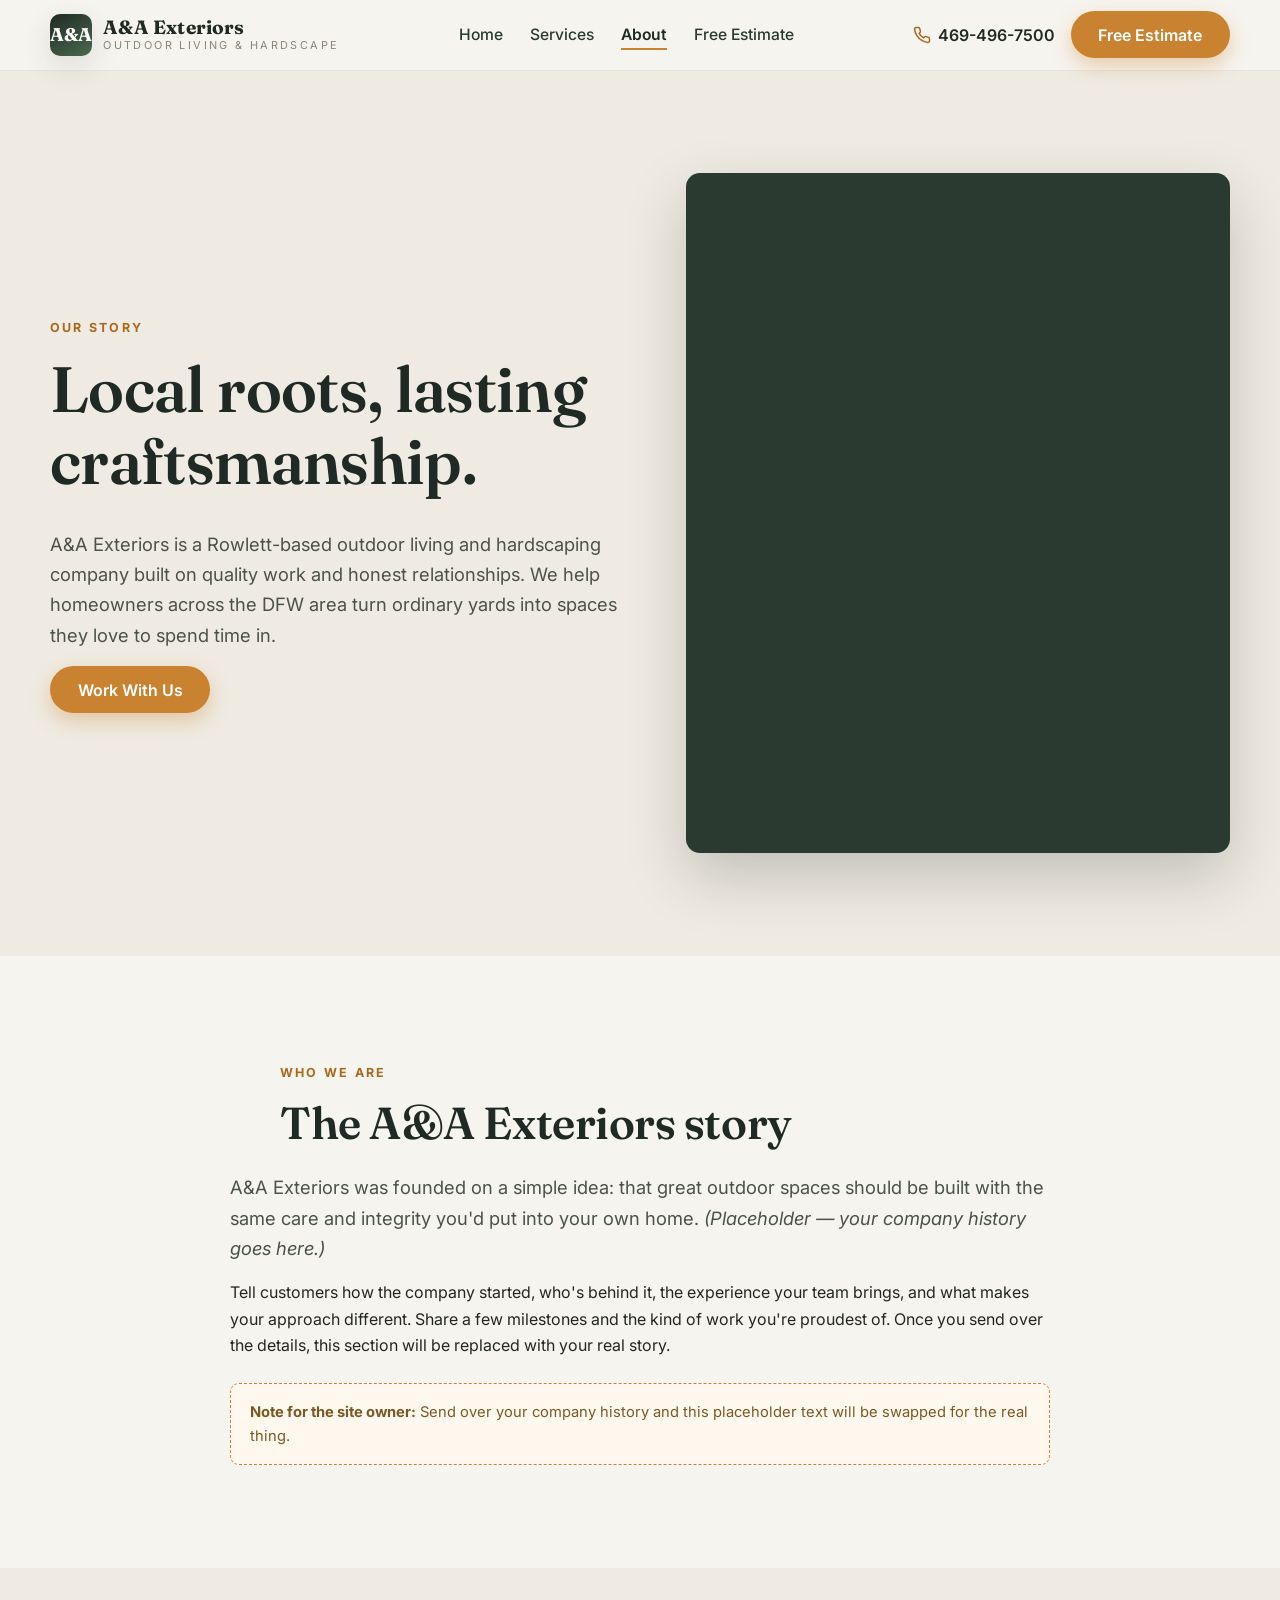
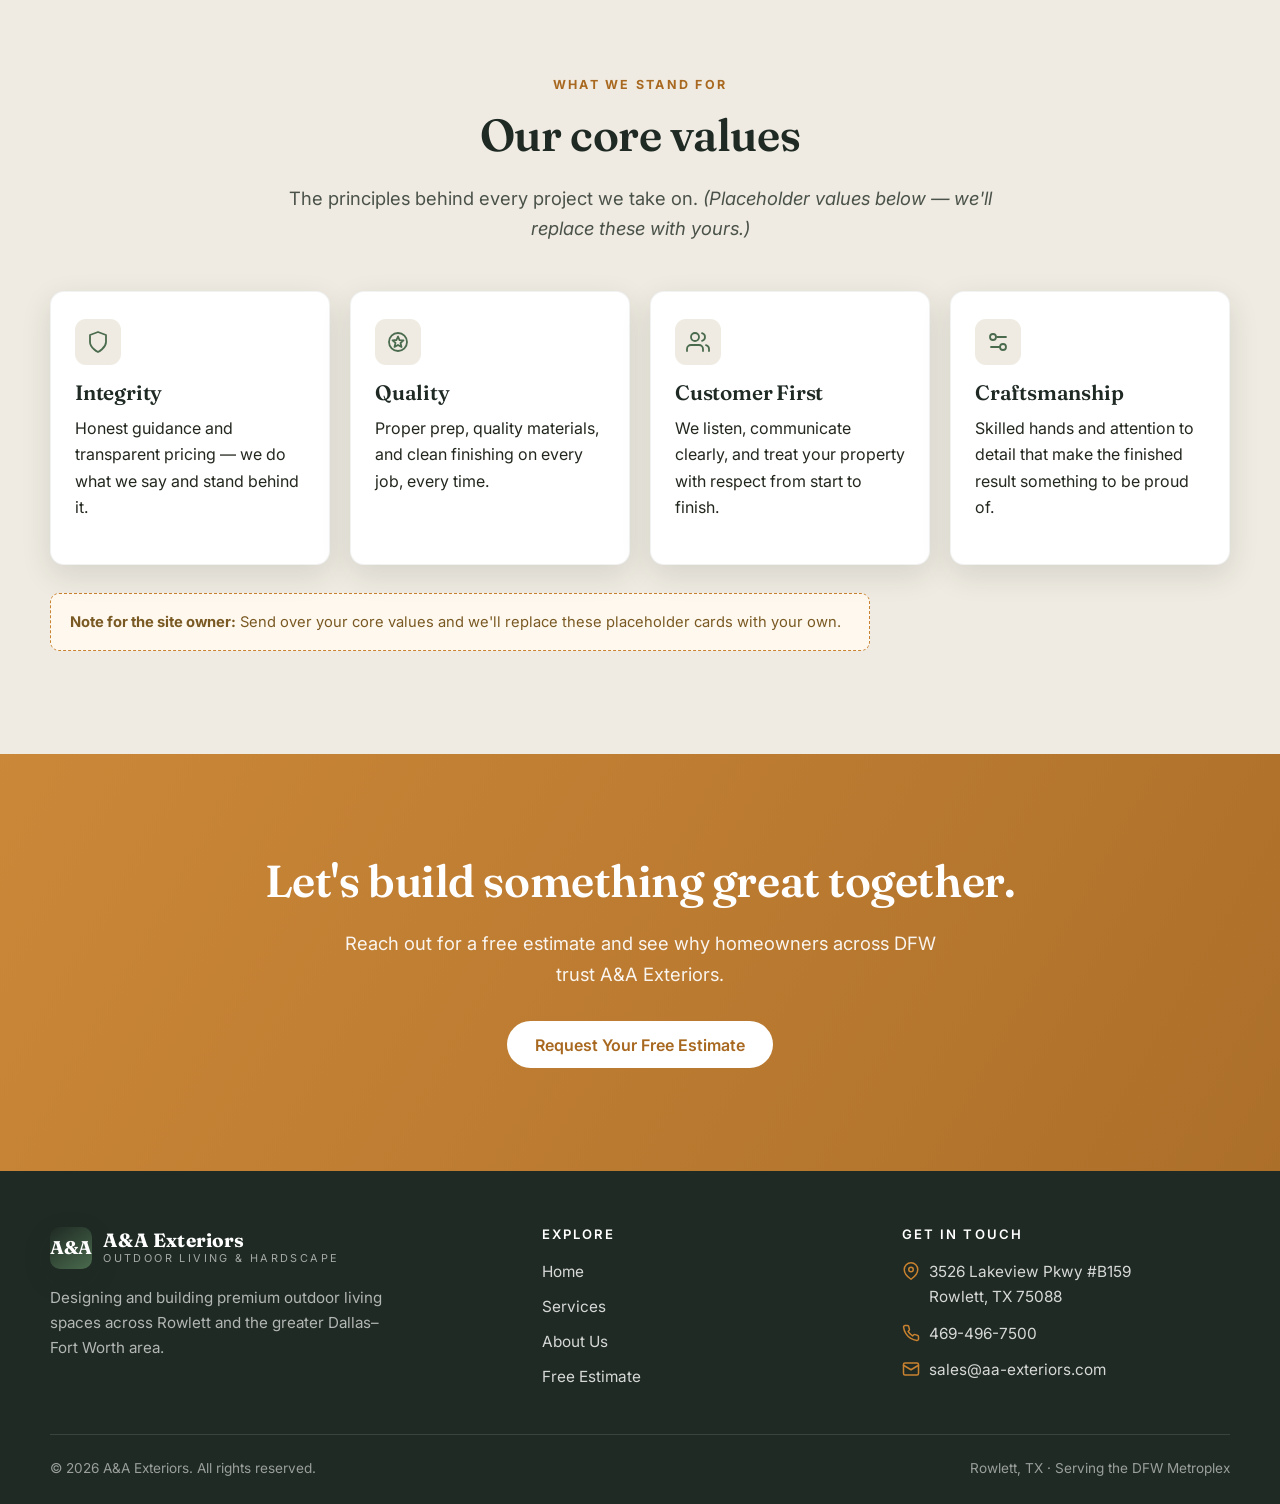
==== about.html @ 116ae3ad "Build A&A Exteriors website: home, services, about, and free-estimate pages Clean, responsive static" ====
<!DOCTYPE html>
<html lang="en">
<head>
  <meta charset="UTF-8" />
  <meta name="viewport" content="width=device-width, initial-scale=1.0" />
  <title>About Us | A&amp;A Exteriors — Rowlett, TX</title>
  <meta name="description" content="Learn about A&amp;A Exteriors — a local Rowlett, TX outdoor living and hardscaping company. Our story, our values, and our commitment to quality craftsmanship." />
  <meta name="theme-color" content="#1f2a24" />
  <link rel="preconnect" href="https://fonts.googleapis.com" />
  <link rel="preconnect" href="https://fonts.gstatic.com" crossorigin />
  <link href="https://fonts.googleapis.com/css2?family=Fraunces:opsz,wght@9..144,500;9..144,600;9..144,700&family=Inter:wght@400;500;600;700&display=swap" rel="stylesheet" />
  <link rel="icon" type="image/svg+xml" href="favicon.svg" />
  <link rel="stylesheet" href="css/styles.css" />
</head>
<body>

  <!-- ===================== HEADER ===================== -->
  <header class="site-header">
    <div class="container nav">
      <a class="brand" href="index.html" aria-label="A&amp;A Exteriors home">
        <span class="brand__mark">A&amp;A</span>
        <span class="brand__name"><b>A&amp;A Exteriors</b><span>Outdoor Living &amp; Hardscape</span></span>
      </a>
      <button class="nav__toggle" aria-label="Toggle menu" aria-controls="navLinks" aria-expanded="false">
        <svg viewBox="0 0 24 24" fill="none" stroke="currentColor" stroke-width="2" stroke-linecap="round"><line x1="3" y1="6" x2="21" y2="6"/><line x1="3" y1="12" x2="21" y2="12"/><line x1="3" y1="18" x2="21" y2="18"/></svg>
      </button>
      <ul class="nav__links" id="navLinks">
        <li><a href="index.html">Home</a></li>
        <li><a href="services.html">Services</a></li>
        <li><a href="about.html">About</a></li>
        <li><a href="estimate.html">Free Estimate</a></li>
      </ul>
      <div class="nav__cta">
        <a class="nav__phone" href="tel:+14694967500">
          <svg width="18" height="18" viewBox="0 0 24 24" fill="none" stroke="currentColor" stroke-width="2" stroke-linecap="round" stroke-linejoin="round"><path d="M22 16.92v3a2 2 0 0 1-2.18 2 19.79 19.79 0 0 1-8.63-3.07 19.5 19.5 0 0 1-6-6 19.79 19.79 0 0 1-3.07-8.67A2 2 0 0 1 4.11 2h3a2 2 0 0 1 2 1.72c.13.96.36 1.9.7 2.81a2 2 0 0 1-.45 2.11L8.09 9.91a16 16 0 0 0 6 6l1.27-1.27a2 2 0 0 1 2.11-.45c.9.34 1.85.57 2.81.7A2 2 0 0 1 22 16.92z"/></svg>
          469-496-7500
        </a>
        <a class="btn btn--primary" href="estimate.html">Free Estimate</a>
      </div>
    </div>
  </header>

  <!-- ===================== ABOUT HERO ===================== -->
  <section class="section about-hero">
    <div class="container split">
      <div class="reveal">
        <span class="eyebrow">Our Story</span>
        <h1>Local roots, lasting craftsmanship.</h1>
        <p class="lead">A&amp;A Exteriors is a Rowlett-based outdoor living and hardscaping company built on quality work and honest relationships. We help homeowners across the DFW area turn ordinary yards into spaces they love to spend time in.</p>
        <a class="btn btn--primary" href="estimate.html">Work With Us</a>
      </div>
      <div class="split__media reveal" style="background-image:url('images/about-team.jpg')"></div>
    </div>
  </section>

  <!-- ===================== COMPANY HISTORY ===================== -->
  <section class="section">
    <div class="container" style="max-width:820px;">
      <div class="section-head reveal" style="margin-bottom:1.5rem;">
        <span class="eyebrow">Who We Are</span>
        <h2>The A&amp;A Exteriors story</h2>
      </div>

      <!-- TODO: Replace the placeholder paragraphs below with the real company history you'll provide. -->
      <div class="reveal">
        <p class="lead" style="max-width:none;">A&amp;A Exteriors was founded on a simple idea: that great outdoor spaces should be built with the same care and integrity you'd put into your own home. <em>(Placeholder — your company history goes here.)</em></p>
        <p>Tell customers how the company started, who's behind it, the experience your team brings, and what makes your approach different. Share a few milestones and the kind of work you're proudest of. Once you send over the details, this section will be replaced with your real story.</p>
      </div>

      <div class="note reveal" style="margin-top:1.5rem;">
        <strong>Note for the site owner:</strong> Send over your company history and this placeholder text will be swapped for the real thing.
      </div>
    </div>
  </section>

  <!-- ===================== CORE VALUES ===================== -->
  <section class="section" style="background:var(--cream-2);">
    <div class="container">
      <div class="section-head center reveal">
        <span class="eyebrow">What We Stand For</span>
        <h2>Our core values</h2>
        <p class="lead" style="margin-inline:auto;">The principles behind every project we take on. <em>(Placeholder values below — we'll replace these with yours.)</em></p>
      </div>

      <!-- TODO: Replace the four value cards with the real core values you'll provide. -->
      <div class="values-grid">
        <div class="value-card reveal">
          <div class="value-card__icon"><svg viewBox="0 0 24 24" fill="none" stroke="currentColor" stroke-width="1.8" stroke-linecap="round" stroke-linejoin="round"><path d="M12 22s8-4 8-10V5l-8-3-8 3v7c0 6 8 10 8 10z"/></svg></div>
          <h3>Integrity</h3>
          <p>Honest guidance and transparent pricing — we do what we say and stand behind it.</p>
        </div>
        <div class="value-card reveal">
          <div class="value-card__icon"><svg viewBox="0 0 24 24" fill="none" stroke="currentColor" stroke-width="1.8" stroke-linecap="round" stroke-linejoin="round"><path d="m12 15 3.5 2-1-4 3-2.6-4-.3L12 6.5 10.5 10l-4 .3 3 2.6-1 4z"/><circle cx="12" cy="12" r="9"/></svg></div>
          <h3>Quality</h3>
          <p>Proper prep, quality materials, and clean finishing on every job, every time.</p>
        </div>
        <div class="value-card reveal">
          <div class="value-card__icon"><svg viewBox="0 0 24 24" fill="none" stroke="currentColor" stroke-width="1.8" stroke-linecap="round" stroke-linejoin="round"><path d="M17 21v-2a4 4 0 0 0-4-4H5a4 4 0 0 0-4 4v2"/><circle cx="9" cy="7" r="4"/><path d="M23 21v-2a4 4 0 0 0-3-3.87"/><path d="M16 3.13a4 4 0 0 1 0 7.75"/></svg></div>
          <h3>Customer First</h3>
          <p>We listen, communicate clearly, and treat your property with respect from start to finish.</p>
        </div>
        <div class="value-card reveal">
          <div class="value-card__icon"><svg viewBox="0 0 24 24" fill="none" stroke="currentColor" stroke-width="1.8" stroke-linecap="round" stroke-linejoin="round"><path d="M20 7h-9M14 17H5"/><circle cx="17" cy="17" r="3"/><circle cx="7" cy="7" r="3"/></svg></div>
          <h3>Craftsmanship</h3>
          <p>Skilled hands and attention to detail that make the finished result something to be proud of.</p>
        </div>
      </div>

      <div class="note reveal" style="margin-top:1.75rem;max-width:820px;">
        <strong>Note for the site owner:</strong> Send over your core values and we'll replace these placeholder cards with your own.
      </div>
    </div>
  </section>

  <!-- ===================== CTA BAND ===================== -->
  <section class="section cta-band">
    <div class="container">
      <h2 class="reveal">Let's build something great together.</h2>
      <p class="reveal">Reach out for a free estimate and see why homeowners across DFW trust A&amp;A Exteriors.</p>
      <a class="btn btn--light reveal" href="estimate.html">Request Your Free Estimate</a>
    </div>
  </section>

  <!-- ===================== FOOTER ===================== -->
  <footer class="site-footer">
    <div class="container">
      <div class="footer-grid">
        <div class="footer-brand">
          <div class="brand">
            <span class="brand__mark">A&amp;A</span>
            <span class="brand__name"><b>A&amp;A Exteriors</b><span>Outdoor Living &amp; Hardscape</span></span>
          </div>
          <p>Designing and building premium outdoor living spaces across Rowlett and the greater Dallas–Fort Worth area.</p>
        </div>
        <div>
          <h4>Explore</h4>
          <ul class="footer-links">
            <li><a href="index.html">Home</a></li>
            <li><a href="services.html">Services</a></li>
            <li><a href="about.html">About Us</a></li>
            <li><a href="estimate.html">Free Estimate</a></li>
          </ul>
        </div>
        <div>
          <h4>Get In Touch</h4>
          <ul class="footer-contact">
            <li><svg viewBox="0 0 24 24" fill="none" stroke="currentColor" stroke-width="2" stroke-linecap="round" stroke-linejoin="round"><path d="M21 10c0 7-9 13-9 13s-9-6-9-13a9 9 0 0 1 18 0z"/><circle cx="12" cy="10" r="3"/></svg><span>3526 Lakeview Pkwy #B159<br/>Rowlett, TX 75088</span></li>
            <li><svg viewBox="0 0 24 24" fill="none" stroke="currentColor" stroke-width="2" stroke-linecap="round" stroke-linejoin="round"><path d="M22 16.92v3a2 2 0 0 1-2.18 2 19.79 19.79 0 0 1-8.63-3.07 19.5 19.5 0 0 1-6-6 19.79 19.79 0 0 1-3.07-8.67A2 2 0 0 1 4.11 2h3a2 2 0 0 1 2 1.72c.13.96.36 1.9.7 2.81a2 2 0 0 1-.45 2.11L8.09 9.91a16 16 0 0 0 6 6l1.27-1.27a2 2 0 0 1 2.11-.45c.9.34 1.85.57 2.81.7A2 2 0 0 1 22 16.92z"/></svg><a href="tel:+14694967500">469-496-7500</a></li>
            <li><svg viewBox="0 0 24 24" fill="none" stroke="currentColor" stroke-width="2" stroke-linecap="round" stroke-linejoin="round"><rect x="2" y="4" width="20" height="16" rx="2"/><path d="m22 7-10 6L2 7"/></svg><a href="mailto:sales@aa-exteriors.com">sales@aa-exteriors.com</a></li>
          </ul>
        </div>
      </div>
      <div class="footer-bottom">
        <span>&copy; <span data-year>2026</span> A&amp;A Exteriors. All rights reserved.</span>
        <span>Rowlett, TX &middot; Serving the DFW Metroplex</span>
      </div>
    </div>
  </footer>

  <script src="js/main.js"></script>
</body>
</html>
---- css/styles.css ----
/* ==========================================================================
   A&A Exteriors — Global Stylesheet
   Palette: deep forest/charcoal + warm amber (fire/lighting glow) + stone
   Fonts: Fraunces (display) / Inter (body)
   ========================================================================== */

:root {
  --forest:      #1f2a24;   /* deep charcoal-green (headers, footer)   */
  --forest-2:    #2b3a31;
  --green:       #4a6b4d;   /* natural secondary                       */
  --amber:       #c9822f;   /* warm accent — lighting / fire pit glow  */
  --amber-dark:  #a8681f;
  --stone:       #8a8578;   /* muted stone gray                        */
  --cream:       #f6f4ef;   /* warm off-white background                */
  --cream-2:     #efebe2;
  --ink:         #23281f;   /* body text                               */
  --white:       #ffffff;
  --radius:      14px;
  --radius-sm:   9px;
  --shadow:      0 10px 30px rgba(31, 42, 36, 0.12);
  --shadow-lg:   0 24px 60px rgba(31, 42, 36, 0.22);
  --maxw:        1180px;
  --ease:        cubic-bezier(0.22, 1, 0.36, 1);
}

/* ----- Reset ------------------------------------------------------------- */
*, *::before, *::after { box-sizing: border-box; }
html { scroll-behavior: smooth; -webkit-text-size-adjust: 100%; }
body {
  margin: 0;
  font-family: "Inter", system-ui, -apple-system, Segoe UI, Roboto, sans-serif;
  color: var(--ink);
  background: var(--cream);
  line-height: 1.65;
  -webkit-font-smoothing: antialiased;
}
img { max-width: 100%; display: block; }
a { color: inherit; text-decoration: none; }
h1, h2, h3, h4 {
  font-family: "Fraunces", Georgia, "Times New Roman", serif;
  font-weight: 600;
  line-height: 1.12;
  color: var(--forest);
  margin: 0 0 .5em;
  letter-spacing: -0.01em;
}
h1 { font-size: clamp(2.4rem, 5.5vw, 4rem); }
h2 { font-size: clamp(1.9rem, 3.6vw, 2.8rem); }
h3 { font-size: 1.3rem; }
p  { margin: 0 0 1rem; }

/* ----- Layout helpers ---------------------------------------------------- */
.container { width: min(100% - 2.5rem, var(--maxw)); margin-inline: auto; }
.section   { padding: clamp(3.5rem, 8vw, 6.5rem) 0; }
.section--tight { padding: clamp(2.5rem, 5vw, 4rem) 0; }
.center { text-align: center; }
.eyebrow {
  display: inline-block;
  font-family: "Inter", sans-serif;
  font-weight: 700;
  font-size: .78rem;
  letter-spacing: .18em;
  text-transform: uppercase;
  color: var(--amber-dark);
  margin-bottom: .9rem;
}
.lead { font-size: 1.15rem; color: #4a5249; max-width: 60ch; }
.section-head { max-width: 720px; margin: 0 auto 3rem; }
.section-head.center { text-align: center; }

/* ----- Buttons ----------------------------------------------------------- */
.btn {
  display: inline-flex; align-items: center; gap: .55rem;
  font-weight: 600; font-size: 1rem;
  padding: .85rem 1.6rem; border-radius: 100px;
  border: 2px solid transparent; cursor: pointer;
  transition: transform .2s var(--ease), box-shadow .2s var(--ease), background .2s;
  line-height: 1;
}
.btn:active { transform: translateY(1px); }
.btn--primary { background: var(--amber); color: #fff; box-shadow: 0 8px 20px rgba(201,130,47,.35); }
.btn--primary:hover { background: var(--amber-dark); transform: translateY(-2px); box-shadow: 0 12px 26px rgba(201,130,47,.42); }
.btn--ghost { background: transparent; color: var(--forest); border-color: rgba(31,42,36,.25); }
.btn--ghost:hover { border-color: var(--forest); transform: translateY(-2px); }
.btn--light { background: #fff; color: var(--forest); }
.btn--light:hover { transform: translateY(-2px); box-shadow: var(--shadow); }
.btn--onDark { border-color: rgba(255,255,255,.4); color:#fff; }
.btn--onDark:hover { background: rgba(255,255,255,.12); border-color:#fff; }

/* ==========================================================================
   Header / Navigation
   ========================================================================== */
.site-header {
  position: sticky; top: 0; z-index: 50;
  background: rgba(246,244,239,.86);
  backdrop-filter: saturate(160%) blur(12px);
  border-bottom: 1px solid rgba(31,42,36,.08);
}
.nav { display: flex; align-items: center; justify-content: space-between; gap: 1rem; padding: .7rem 0; }
.brand { display: flex; align-items: center; gap: .7rem; }
.brand__mark {
  width: 42px; height: 42px; border-radius: 10px;
  display: grid; place-items: center;
  background: linear-gradient(145deg, var(--forest), var(--green));
  color: #fff; font-family: "Fraunces", serif; font-weight: 700; font-size: 1.15rem;
  box-shadow: var(--shadow);
}
.brand__name { display: flex; flex-direction: column; line-height: 1; }
.brand__name b { font-family: "Fraunces", serif; font-size: 1.2rem; color: var(--forest); letter-spacing:.01em; }
.brand__name span { font-size: .68rem; letter-spacing: .22em; text-transform: uppercase; color: var(--stone); margin-top: 3px; }

.nav__links { display: flex; align-items: center; gap: 1.7rem; list-style: none; margin: 0; padding: 0; }
.nav__links a { font-weight: 500; font-size: .98rem; color: var(--forest-2); position: relative; padding: .2rem 0; }
.nav__links a::after {
  content:""; position:absolute; left:0; bottom:-2px; height:2px; width:0;
  background: var(--amber); transition: width .25s var(--ease);
}
.nav__links a:hover::after, .nav__links a.is-active::after { width:100%; }
.nav__links a.is-active { color: var(--forest); font-weight: 600; }

.nav__cta { display: flex; align-items: center; gap: 1rem; }
.nav__phone { display:flex; align-items:center; gap:.4rem; font-weight:600; color:var(--forest); white-space:nowrap; }
.nav__phone svg { color: var(--amber-dark); }

.nav__toggle {
  display: none; background: none; border: 0; cursor: pointer;
  width: 44px; height: 44px; border-radius: 10px; color: var(--forest);
}
.nav__toggle svg { width: 26px; height: 26px; }

@media (max-width: 900px) {
  .nav__toggle { display: grid; place-items: center; }
  .nav__links {
    position: absolute; inset: 100% 0 auto 0;
    flex-direction: column; align-items: flex-start; gap: 0;
    background: var(--cream); border-bottom: 1px solid rgba(31,42,36,.1);
    padding: .5rem 1.25rem 1.25rem; box-shadow: var(--shadow);
    max-height: 0; overflow: hidden; transition: max-height .3s var(--ease), padding .3s;
    padding-top: 0; padding-bottom: 0;
  }
  .nav__links.open { max-height: 340px; padding-top: .5rem; padding-bottom: 1.25rem; }
  .nav__links li { width: 100%; }
  .nav__links a { display: block; width: 100%; padding: .8rem 0; border-bottom: 1px solid rgba(31,42,36,.06); }
  .nav__phone { display: none; }
}

/* ==========================================================================
   Hero
   ========================================================================== */
.hero {
  position: relative; color: #fff; overflow: hidden;
  /* real photo (images/hero.jpg) layered over a rich fallback gradient */
  background-image:
    linear-gradient(180deg, rgba(20,28,23,.55) 0%, rgba(20,28,23,.78) 100%),
    url("../images/hero.jpg");
  background-size: cover; background-position: center;
}
.hero::before { /* fallback texture if photo missing */
  content:""; position:absolute; inset:0; z-index:-1;
  background: radial-gradient(120% 120% at 70% 10%, var(--green), var(--forest) 70%);
}
.hero__inner { padding: clamp(4.5rem, 12vw, 8.5rem) 0 clamp(4rem, 9vw, 7rem); max-width: 760px; }
.hero h1 { color: #fff; text-shadow: 0 2px 20px rgba(0,0,0,.3); }
.hero .eyebrow { color: #f2c98a; }
.hero p { font-size: 1.2rem; color: rgba(255,255,255,.92); max-width: 54ch; margin-bottom: 2rem; }
.hero__actions { display: flex; flex-wrap: wrap; gap: .9rem; }
.hero__trust {
  display: flex; flex-wrap: wrap; gap: 1.5rem 2.2rem; margin-top: 2.8rem;
  padding-top: 1.8rem; border-top: 1px solid rgba(255,255,255,.18);
}
.hero__trust div b { display:block; font-family:"Fraunces",serif; font-size:1.7rem; color:#fff; }
.hero__trust div span { font-size:.85rem; color: rgba(255,255,255,.75); letter-spacing:.04em; }

/* ==========================================================================
   Services
   ========================================================================== */
.services-grid {
  display: grid; gap: 1.25rem;
  grid-template-columns: repeat(auto-fit, minmax(255px, 1fr));
}
.service-card {
  background: #fff; border: 1px solid rgba(31,42,36,.07); border-radius: var(--radius);
  padding: 1.9rem 1.6rem; box-shadow: var(--shadow);
  transition: transform .25s var(--ease), box-shadow .25s var(--ease), border-color .25s;
  position: relative;
}
.service-card:hover { transform: translateY(-6px); box-shadow: var(--shadow-lg); border-color: rgba(201,130,47,.4); }
.service-card__icon {
  width: 54px; height: 54px; border-radius: 12px; display: grid; place-items: center;
  background: linear-gradient(145deg, var(--cream-2), #fff);
  border: 1px solid rgba(31,42,36,.08); color: var(--amber-dark); margin-bottom: 1.1rem;
}
.service-card__icon svg { width: 28px; height: 28px; }
.service-card h3 { margin-bottom: .4rem; }
.service-card p { color: #57604f; font-size: .96rem; margin: 0; }

/* ==========================================================================
   Feature / Why-us band
   ========================================================================== */
.features { background: var(--forest); color: #eef2ec; }
.features h2 { color: #fff; }
.features .eyebrow { color: #f2c98a; }
.features .lead { color: rgba(255,255,255,.8); }
.feature-grid { display:grid; gap:1.6rem; grid-template-columns: repeat(auto-fit, minmax(230px,1fr)); margin-top: 2.5rem; }
.feature { display:flex; gap:1rem; }
.feature__num { font-family:"Fraunces",serif; font-size:1.6rem; color: var(--amber); line-height:1; }
.feature h3 { color:#fff; font-size:1.15rem; margin-bottom:.3rem; }
.feature p { color: rgba(255,255,255,.72); font-size:.95rem; margin:0; }

/* ==========================================================================
   Gallery
   ========================================================================== */
.gallery {
  display: grid; gap: 1rem;
  grid-template-columns: repeat(auto-fit, minmax(240px, 1fr));
}
.gallery-item {
  position: relative; aspect-ratio: 4 / 3; border-radius: var(--radius); overflow: hidden;
  background-color: var(--forest-2);
  background-size: cover; background-position: center;
  box-shadow: var(--shadow); border: 1px solid rgba(31,42,36,.06);
}
.gallery-item--tall { aspect-ratio: 3 / 4; }
.gallery-item::after { /* dark hover veil + label */
  content: attr(data-label);
  position: absolute; inset: 0; display: flex; align-items: flex-end;
  padding: 1rem 1.1rem; color:#fff; font-weight:600; font-size:.98rem;
  background: linear-gradient(180deg, rgba(0,0,0,0) 45%, rgba(0,0,0,.65));
  opacity: 0; transition: opacity .3s var(--ease);
}
.gallery-item:hover::after { opacity: 1; }
.gallery-item .placeholder-tag {
  position:absolute; inset:0; display:grid; place-content:center; gap:.4rem; text-align:center;
  color: rgba(255,255,255,.55); font-size:.85rem; letter-spacing:.03em;
}
.gallery-item .placeholder-tag svg { width:34px; height:34px; margin:0 auto; opacity:.5; }

/* ==========================================================================
   CTA band
   ========================================================================== */
.cta-band {
  background:
    linear-gradient(120deg, rgba(201,130,47,.95), rgba(168,104,31,.95)),
    url("../images/cta.jpg");
  background-size: cover; background-position: center;
  color:#fff; text-align:center;
}
.cta-band h2 { color:#fff; }
.cta-band p { color: rgba(255,255,255,.92); font-size:1.15rem; max-width: 52ch; margin: 0 auto 2rem; }
.cta-band .btn--light { color: var(--amber-dark); }

/* ==========================================================================
   About page
   ========================================================================== */
.about-hero { background: var(--cream-2); }
.split { display:grid; gap: clamp(2rem,5vw,4rem); grid-template-columns: 1.05fr 1fr; align-items:center; }
@media (max-width: 820px){ .split { grid-template-columns: 1fr; } }
.split__media {
  aspect-ratio: 4/5; border-radius: var(--radius); box-shadow: var(--shadow-lg);
  background-color: var(--forest-2); background-size:cover; background-position:center;
}
.values-grid { display:grid; gap:1.25rem; grid-template-columns: repeat(auto-fit, minmax(240px,1fr)); }
.value-card {
  background:#fff; border-radius: var(--radius); padding:1.7rem 1.5rem;
  box-shadow: var(--shadow); border:1px solid rgba(31,42,36,.06);
}
.value-card__icon { width:46px;height:46px;border-radius:11px;display:grid;place-items:center;
  background: var(--cream-2); color: var(--green); margin-bottom:1rem; }
.value-card__icon svg { width:24px;height:24px; }
.note {
  background:#fff8ee; border:1px dashed var(--amber); border-radius: var(--radius-sm);
  padding: 1rem 1.2rem; color:#7a5a24; font-size:.92rem;
}

/* ==========================================================================
   Estimate / Form page
   ========================================================================== */
.estimate-layout { display:grid; gap: clamp(2rem,5vw,3.5rem); grid-template-columns: 1.1fr .9fr; align-items:start; }
@media (max-width: 860px){ .estimate-layout { grid-template-columns: 1fr; } }
.form-card { background:#fff; border-radius: var(--radius); box-shadow: var(--shadow-lg); padding: clamp(1.6rem, 4vw, 2.6rem); border:1px solid rgba(31,42,36,.06); }
.field { margin-bottom: 1.15rem; }
.field label { display:block; font-weight:600; font-size:.92rem; color:var(--forest); margin-bottom:.4rem; }
.field label .req { color: var(--amber-dark); }
.field input, .field select, .field textarea {
  width:100%; padding:.8rem .95rem; font: inherit; color: var(--ink);
  background: var(--cream); border:1.5px solid rgba(31,42,36,.14); border-radius: var(--radius-sm);
  transition: border-color .2s, box-shadow .2s;
}
.field input:focus, .field select:focus, .field textarea:focus {
  outline:none; border-color: var(--amber); background:#fff; box-shadow: 0 0 0 3px rgba(201,130,47,.15);
}
.field textarea { min-height: 130px; resize: vertical; }
.field-row { display:grid; gap:1.15rem; grid-template-columns: 1fr 1fr; }
@media (max-width: 520px){ .field-row { grid-template-columns: 1fr; } }
.checks { display:grid; gap:.5rem; grid-template-columns: repeat(auto-fit,minmax(180px,1fr)); }
.check {
  display:flex; align-items:center; gap:.6rem; padding:.6rem .8rem; background:var(--cream);
  border:1.5px solid rgba(31,42,36,.12); border-radius: var(--radius-sm); cursor:pointer; font-size:.94rem;
  transition: border-color .2s, background .2s;
}
.check:hover { border-color: var(--amber); }
.check input { width:auto; accent-color: var(--amber); }
.form-aside { position: sticky; top: 90px; }
.contact-list { list-style:none; margin:0; padding:0; display:grid; gap:1.15rem; }
.contact-list li { display:flex; gap:.9rem; align-items:flex-start; }
.contact-list .ci {
  flex:none; width:44px;height:44px;border-radius:11px; display:grid;place-items:center;
  background: var(--forest); color:#fff;
}
.contact-list .ci svg { width:22px;height:22px; }
.contact-list b { display:block; color:var(--forest); font-family:"Fraunces",serif; }
.contact-list a, .contact-list span { color:#55604e; }
.form-msg { margin-top:1rem; padding:.9rem 1.1rem; border-radius: var(--radius-sm); font-size:.95rem; display:none; }
.form-msg.ok  { display:block; background:#e9f5ea; color:#2f5d34; border:1px solid #bfe0c2; }
.form-msg.err { display:block; background:#fdeceb; color:#8a2b23; border:1px solid #f3c4c0; }

/* ==========================================================================
   Footer
   ========================================================================== */
.site-footer { background: var(--forest); color: rgba(255,255,255,.82); padding: 3.5rem 0 1.5rem; }
.footer-grid { display:grid; gap:2rem; grid-template-columns: 1.4fr 1fr 1fr; }
@media (max-width: 760px){ .footer-grid { grid-template-columns: 1fr 1fr; } }
@media (max-width: 480px){ .footer-grid { grid-template-columns: 1fr; } }
.site-footer h4 { color:#fff; font-family:"Inter",sans-serif; font-size:.82rem; letter-spacing:.16em; text-transform:uppercase; margin-bottom:1.1rem; }
.site-footer a:hover { color: var(--amber); }
.footer-brand .brand__name b { color:#fff; }
.footer-brand .brand__name span { color: rgba(255,255,255,.6); }
.footer-brand p { color: rgba(255,255,255,.66); font-size:.95rem; margin-top:1rem; max-width: 34ch; }
.footer-links { list-style:none; margin:0; padding:0; display:grid; gap:.6rem; font-size:.96rem; }
.footer-contact { list-style:none; margin:0; padding:0; display:grid; gap:.7rem; font-size:.96rem; }
.footer-contact li { display:flex; gap:.6rem; align-items:flex-start; }
.footer-contact svg { flex:none; width:18px;height:18px; margin-top:3px; color: var(--amber); }
.footer-bottom {
  margin-top:2.8rem; padding-top:1.4rem; border-top:1px solid rgba(255,255,255,.12);
  display:flex; flex-wrap:wrap; gap:.6rem 1.5rem; justify-content:space-between;
  font-size:.85rem; color: rgba(255,255,255,.55);
}

/* ----- reveal-on-scroll ----- */
.reveal { opacity:0; transform: translateY(24px); transition: opacity .7s var(--ease), transform .7s var(--ease); }
.reveal.in { opacity:1; transform:none; }
@media (prefers-reduced-motion: reduce){
  .reveal { opacity:1; transform:none; transition:none; }
  html { scroll-behavior:auto; }
}
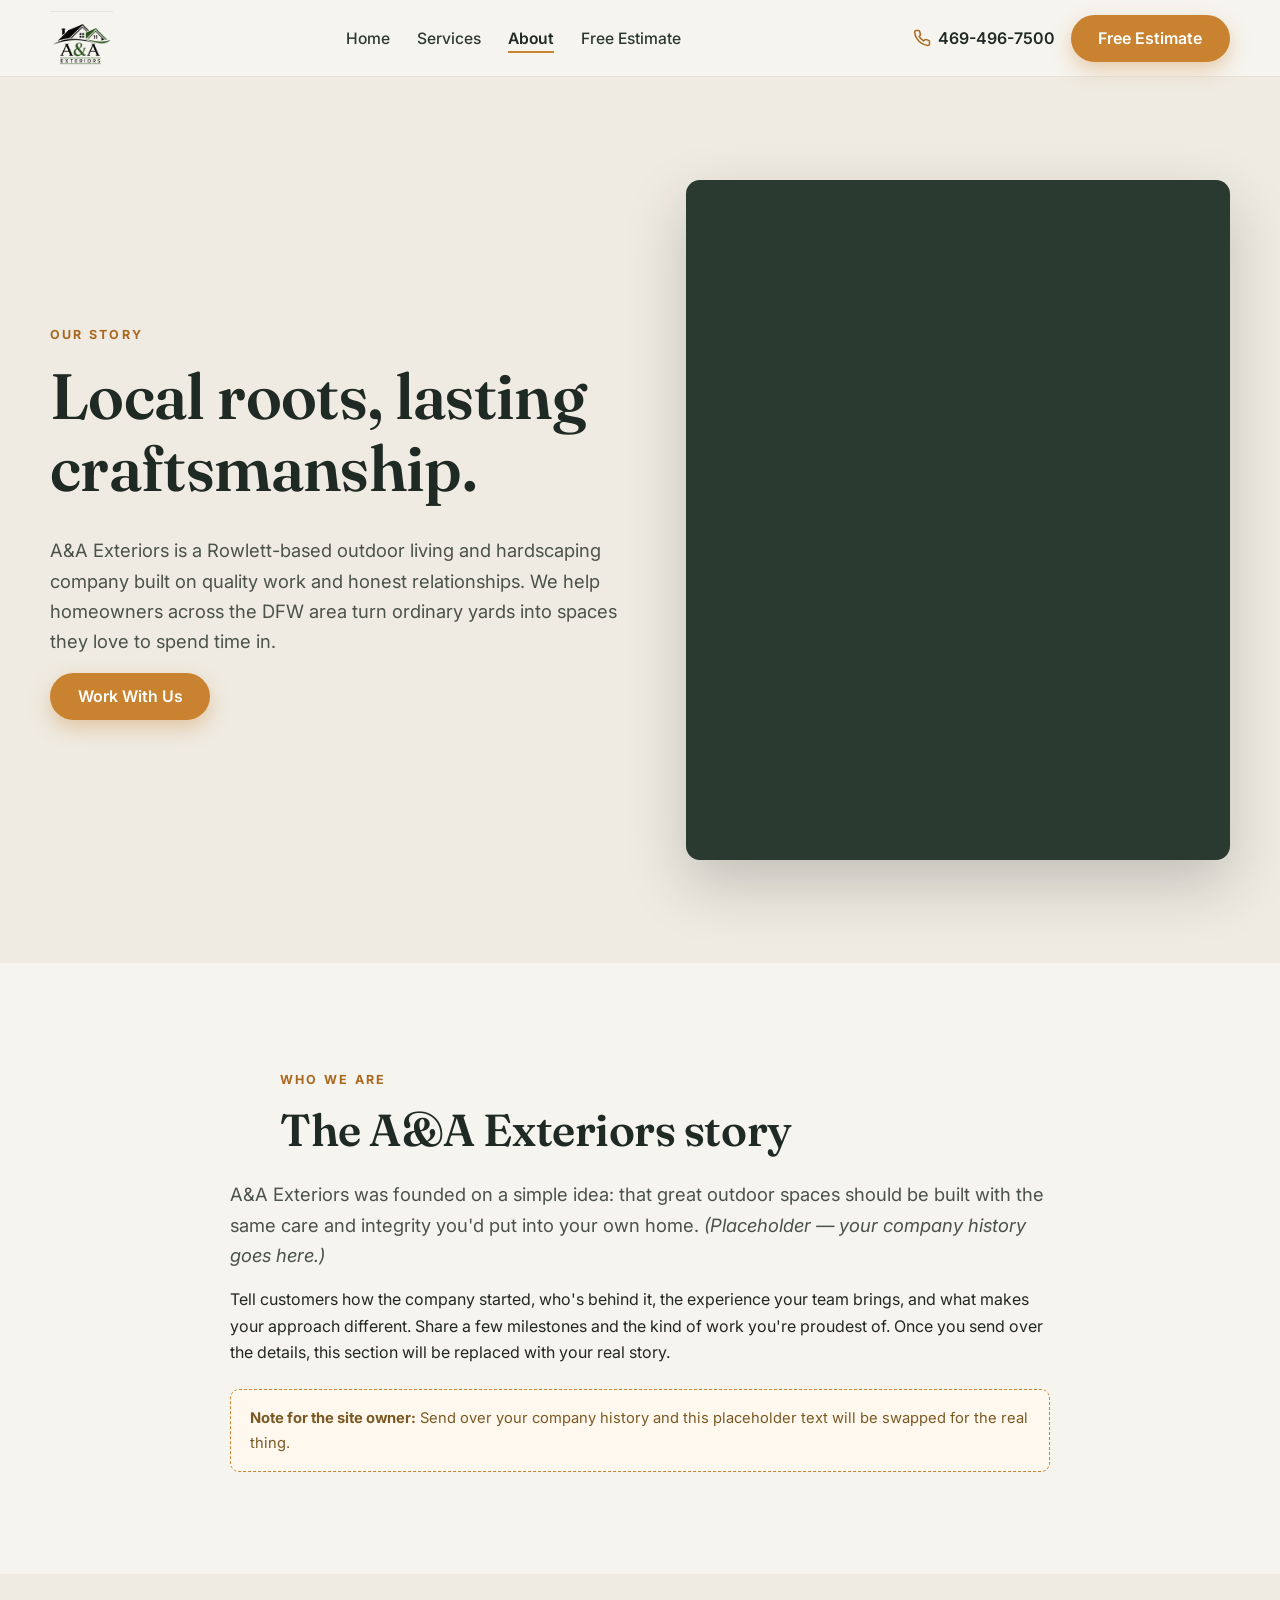
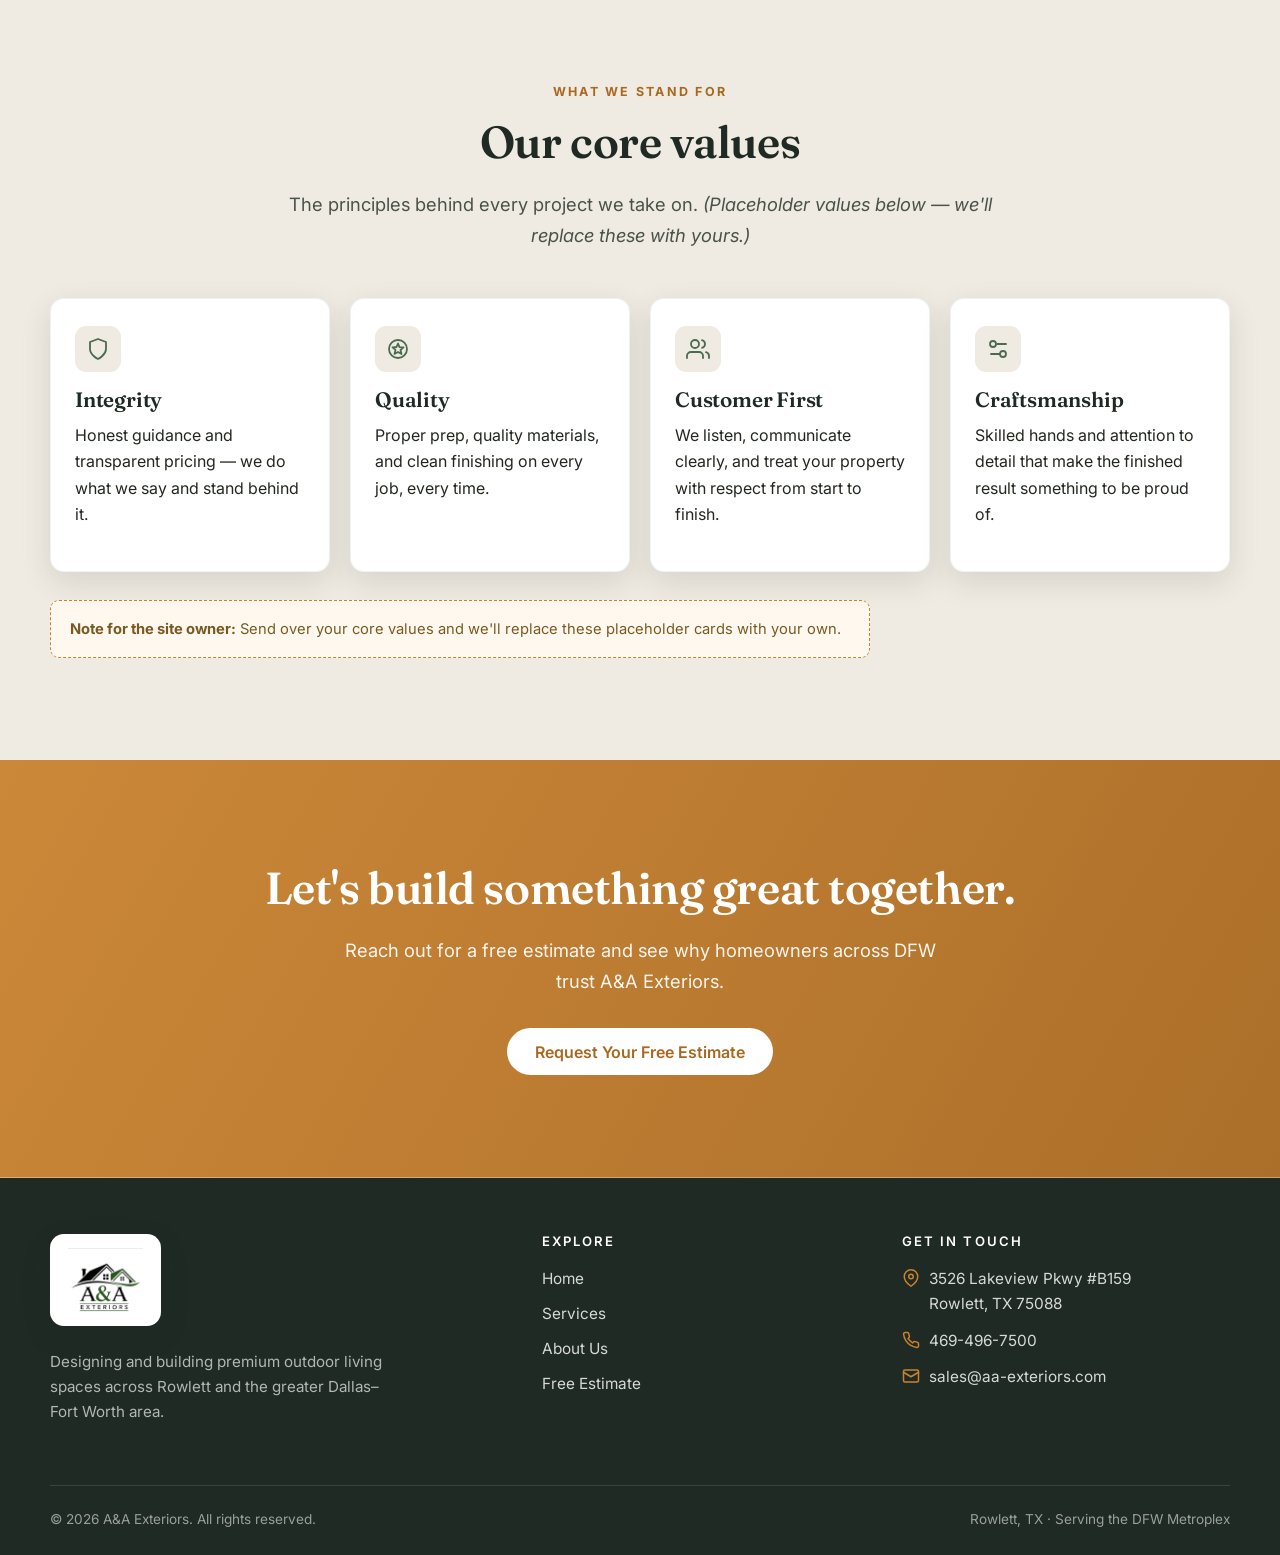
==== commit 3c5474f7: "Add A&A Exteriors logo to header, footer, and favicon - Trimmed + transparent-background logo (image" ====
--- a/about.html
+++ b/about.html
@@ -9,6 +9,7 @@
   <link rel="preconnect" href="https://fonts.googleapis.com" />
   <link rel="preconnect" href="https://fonts.gstatic.com" crossorigin />
   <link href="https://fonts.googleapis.com/css2?family=Fraunces:opsz,wght@9..144,500;9..144,600;9..144,700&family=Inter:wght@400;500;600;700&display=swap" rel="stylesheet" />
+  <link rel="icon" type="image/png" href="favicon.png" />
   <link rel="icon" type="image/svg+xml" href="favicon.svg" />
   <link rel="stylesheet" href="css/styles.css" />
 </head>
@@ -18,8 +19,7 @@
   <header class="site-header">
     <div class="container nav">
       <a class="brand" href="index.html" aria-label="A&amp;A Exteriors home">
-        <span class="brand__mark">A&amp;A</span>
-        <span class="brand__name"><b>A&amp;A Exteriors</b><span>Outdoor Living &amp; Hardscape</span></span>
+        <img src="images/logo.png" alt="A&amp;A Exteriors — Outdoor Living &amp; Hardscape" class="brand__logo" />
       </a>
       <button class="nav__toggle" aria-label="Toggle menu" aria-controls="navLinks" aria-expanded="false">
         <svg viewBox="0 0 24 24" fill="none" stroke="currentColor" stroke-width="2" stroke-linecap="round"><line x1="3" y1="6" x2="21" y2="6"/><line x1="3" y1="12" x2="21" y2="12"/><line x1="3" y1="18" x2="21" y2="18"/></svg>
@@ -126,9 +126,8 @@
     <div class="container">
       <div class="footer-grid">
         <div class="footer-brand">
-          <div class="brand">
-            <span class="brand__mark">A&amp;A</span>
-            <span class="brand__name"><b>A&amp;A Exteriors</b><span>Outdoor Living &amp; Hardscape</span></span>
+          <div class="footer-logo">
+            <img src="images/logo.png" alt="A&amp;A Exteriors" />
           </div>
           <p>Designing and building premium outdoor living spaces across Rowlett and the greater Dallas–Fort Worth area.</p>
         </div>
--- a/css/styles.css
+++ b/css/styles.css
@@ -98,6 +98,8 @@
 }
 .nav { display: flex; align-items: center; justify-content: space-between; gap: 1rem; padding: .7rem 0; }
 .brand { display: flex; align-items: center; gap: .7rem; }
+.brand__logo { height: 54px; width: auto; display: block; }
+@media (max-width: 480px){ .brand__logo { height: 44px; } }
 .brand__mark {
   width: 42px; height: 42px; border-radius: 10px;
   display: grid; place-items: center;
@@ -325,6 +327,8 @@
 .site-footer a:hover { color: var(--amber); }
 .footer-brand .brand__name b { color:#fff; }
 .footer-brand .brand__name span { color: rgba(255,255,255,.6); }
+.footer-logo { display:inline-block; background:#fff; border-radius:14px; padding:14px 18px; box-shadow: var(--shadow); }
+.footer-logo img { height:64px; width:auto; display:block; }
 .footer-brand p { color: rgba(255,255,255,.66); font-size:.95rem; margin-top:1rem; max-width: 34ch; }
 .footer-links { list-style:none; margin:0; padding:0; display:grid; gap:.6rem; font-size:.96rem; }
 .footer-contact { list-style:none; margin:0; padding:0; display:grid; gap:.7rem; font-size:.96rem; }
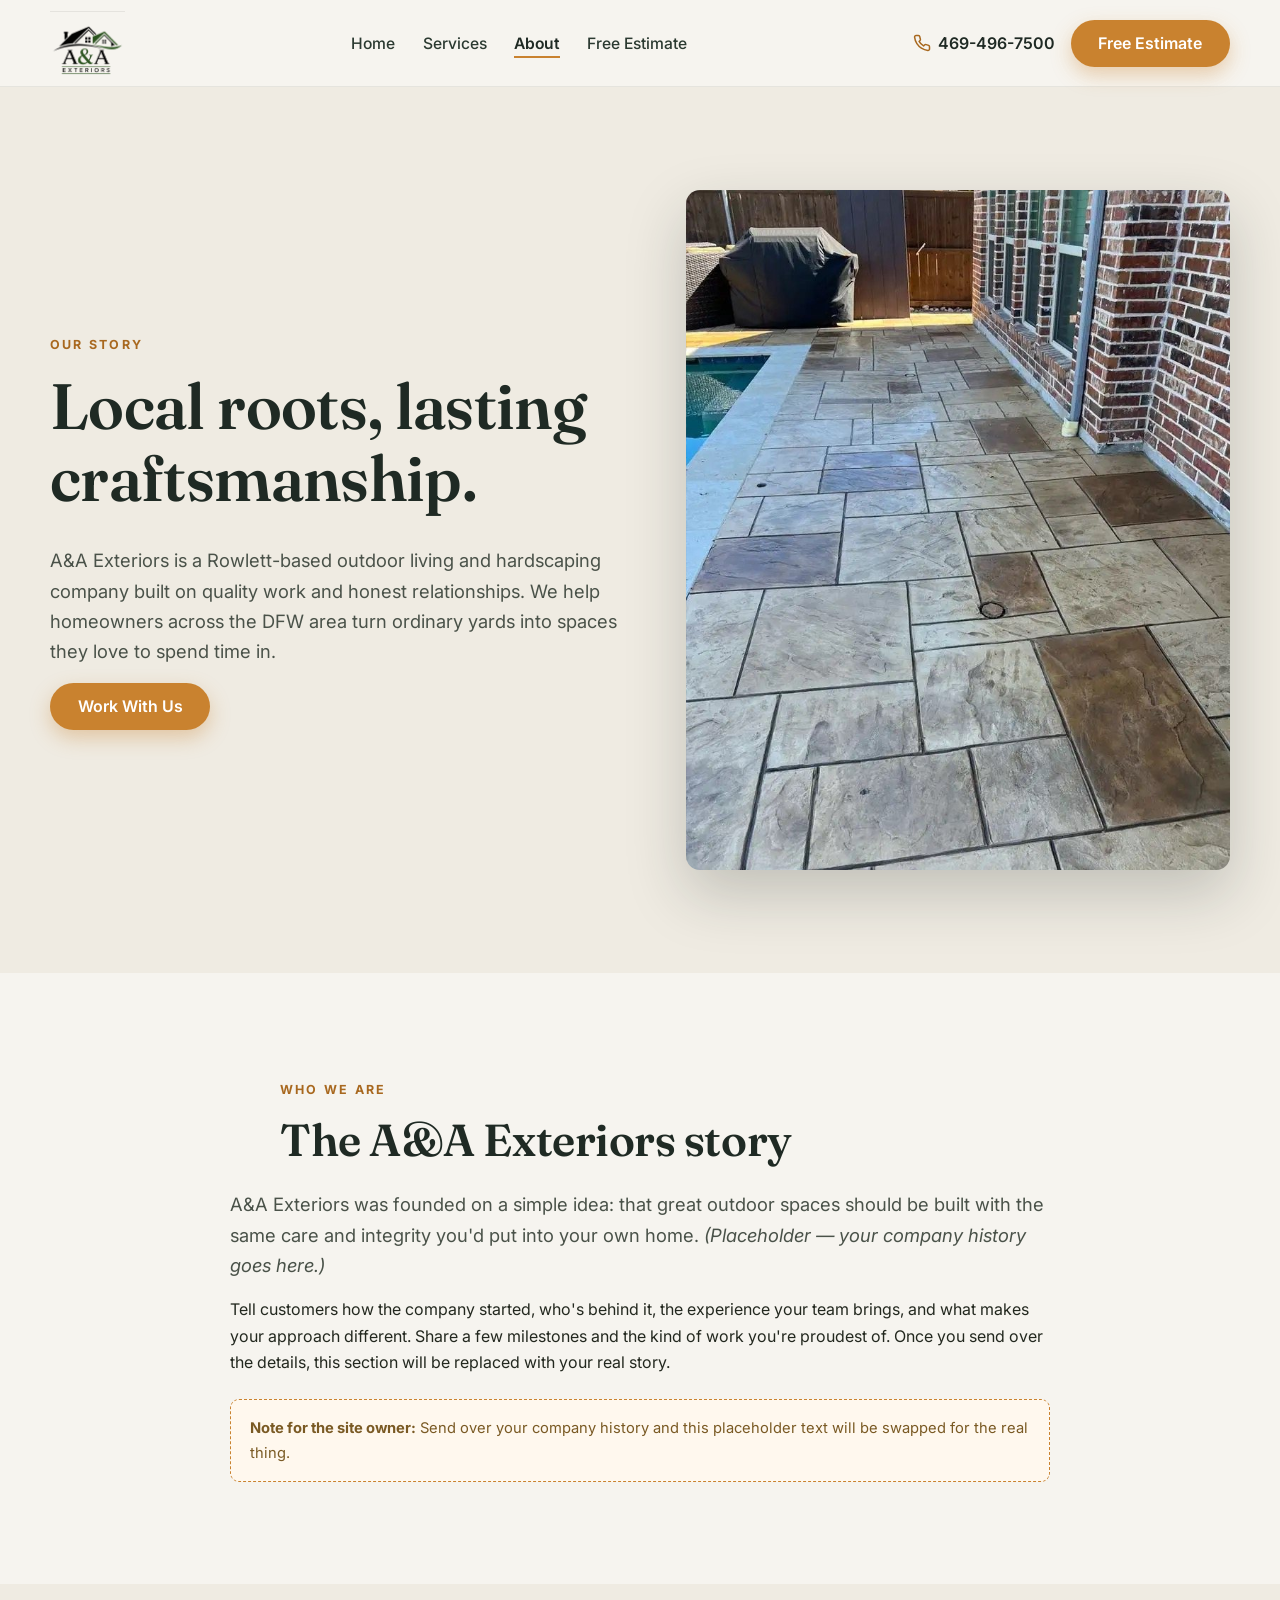
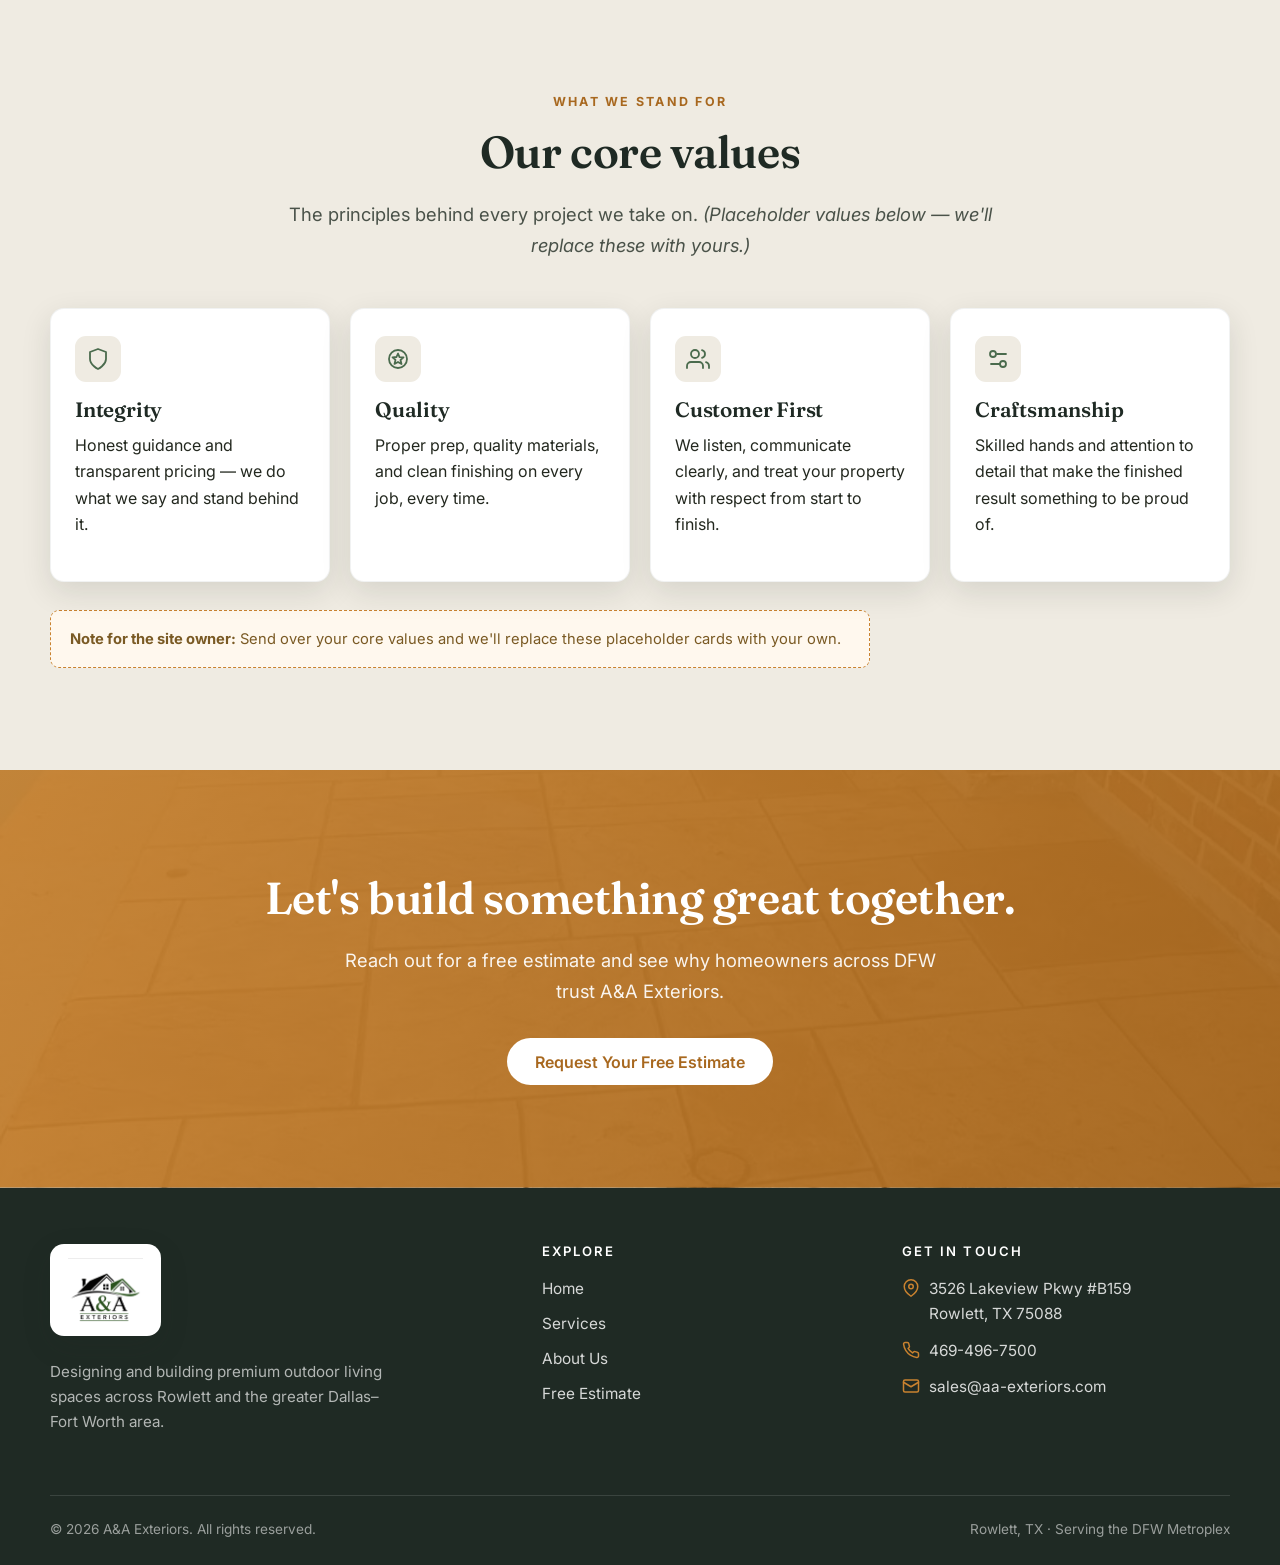
==== commit 45fca8c7: "Add real A&A project photos to gallery, hero, and CTA - Six genuine project photos cropped, resized," ====
--- a/about.html
+++ b/about.html
@@ -49,7 +49,7 @@
         <p class="lead">A&amp;A Exteriors is a Rowlett-based outdoor living and hardscaping company built on quality work and honest relationships. We help homeowners across the DFW area turn ordinary yards into spaces they love to spend time in.</p>
         <a class="btn btn--primary" href="estimate.html">Work With Us</a>
       </div>
-      <div class="split__media reveal" style="background-image:url('images/about-team.jpg')"></div>
+      <div class="split__media reveal" style="background-image:url('images/work-stamped.jpg')"></div>
     </div>
   </section>
 
--- a/css/styles.css
+++ b/css/styles.css
@@ -98,8 +98,8 @@
 }
 .nav { display: flex; align-items: center; justify-content: space-between; gap: 1rem; padding: .7rem 0; }
 .brand { display: flex; align-items: center; gap: .7rem; }
-.brand__logo { height: 54px; width: auto; display: block; }
-@media (max-width: 480px){ .brand__logo { height: 44px; } }
+.brand__logo { height: 64px; width: auto; display: block; }
+@media (max-width: 480px){ .brand__logo { height: 48px; } }
 .brand__mark {
   width: 42px; height: 42px; border-radius: 10px;
   display: grid; place-items: center;
@@ -214,7 +214,7 @@
    ========================================================================== */
 .gallery {
   display: grid; gap: 1rem;
-  grid-template-columns: repeat(auto-fit, minmax(240px, 1fr));
+  grid-template-columns: repeat(auto-fit, minmax(300px, 1fr));
 }
 .gallery-item {
   position: relative; aspect-ratio: 4 / 3; border-radius: var(--radius); overflow: hidden;
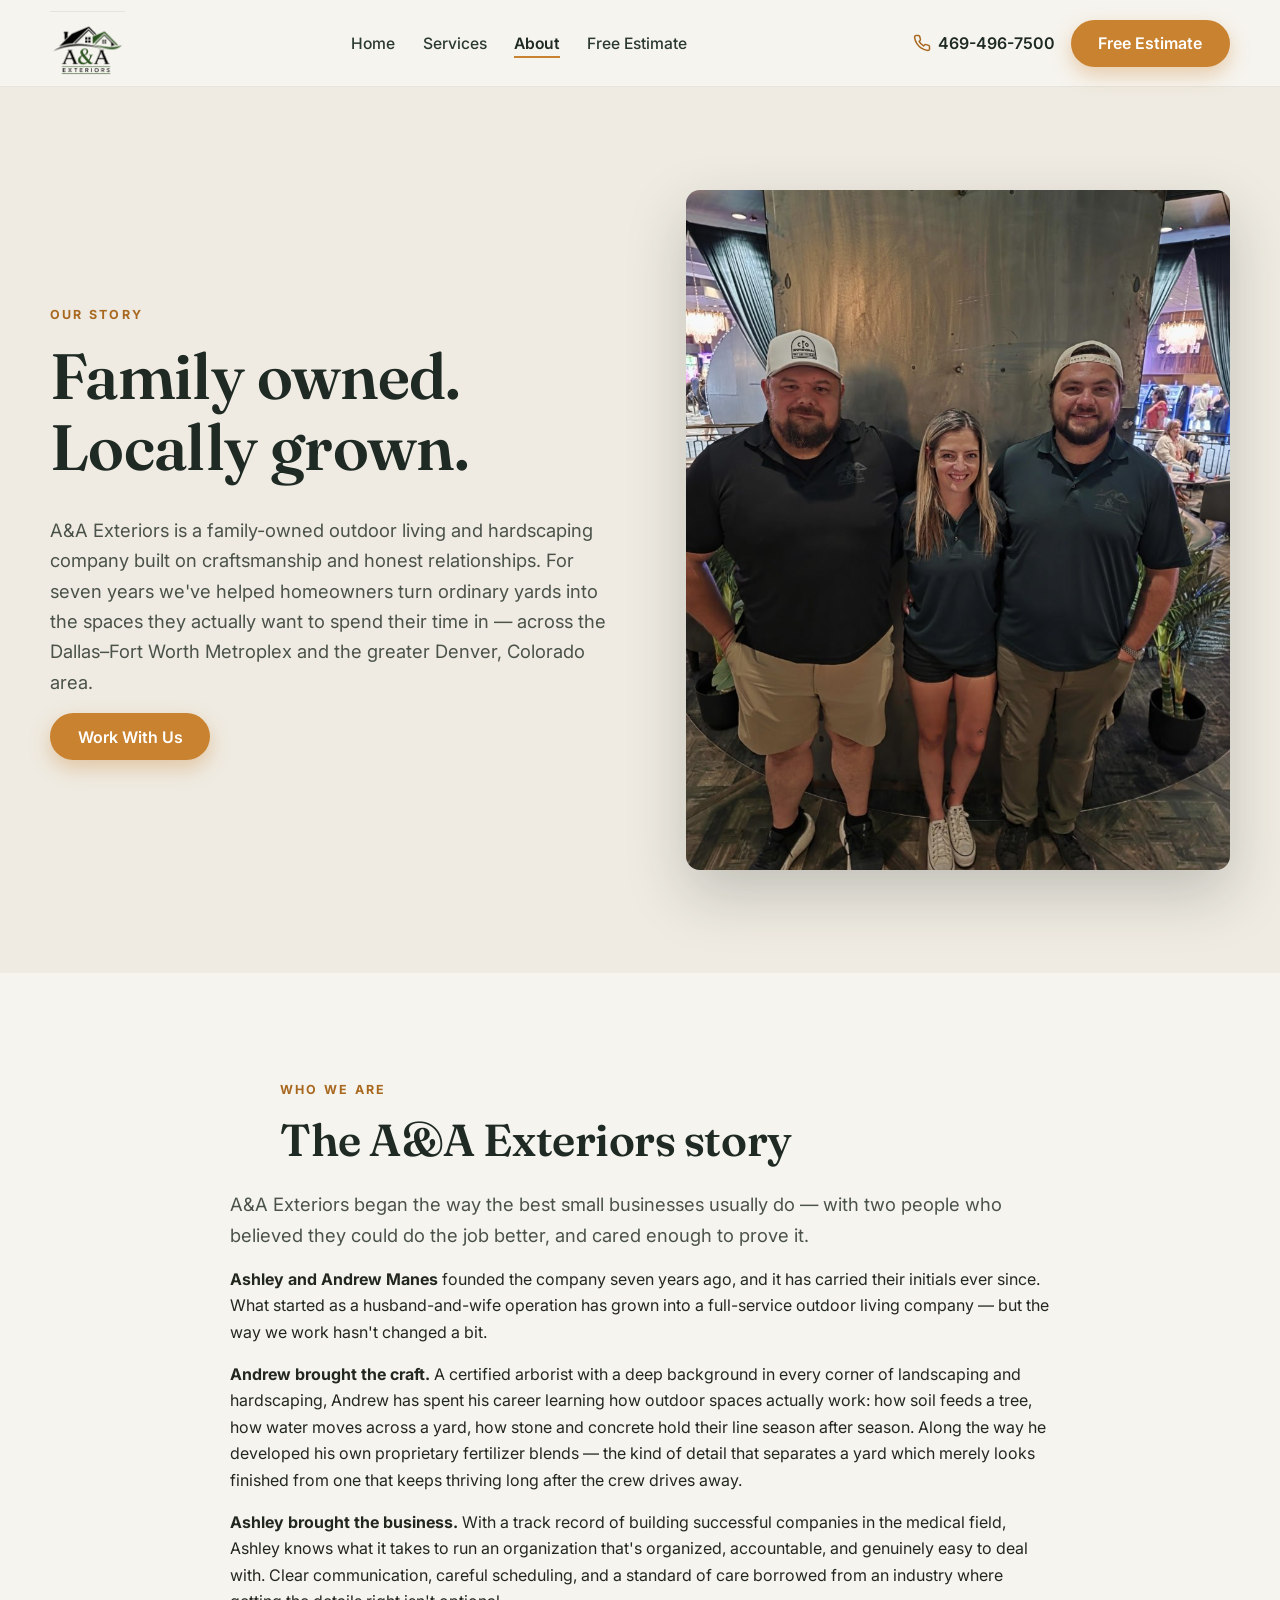
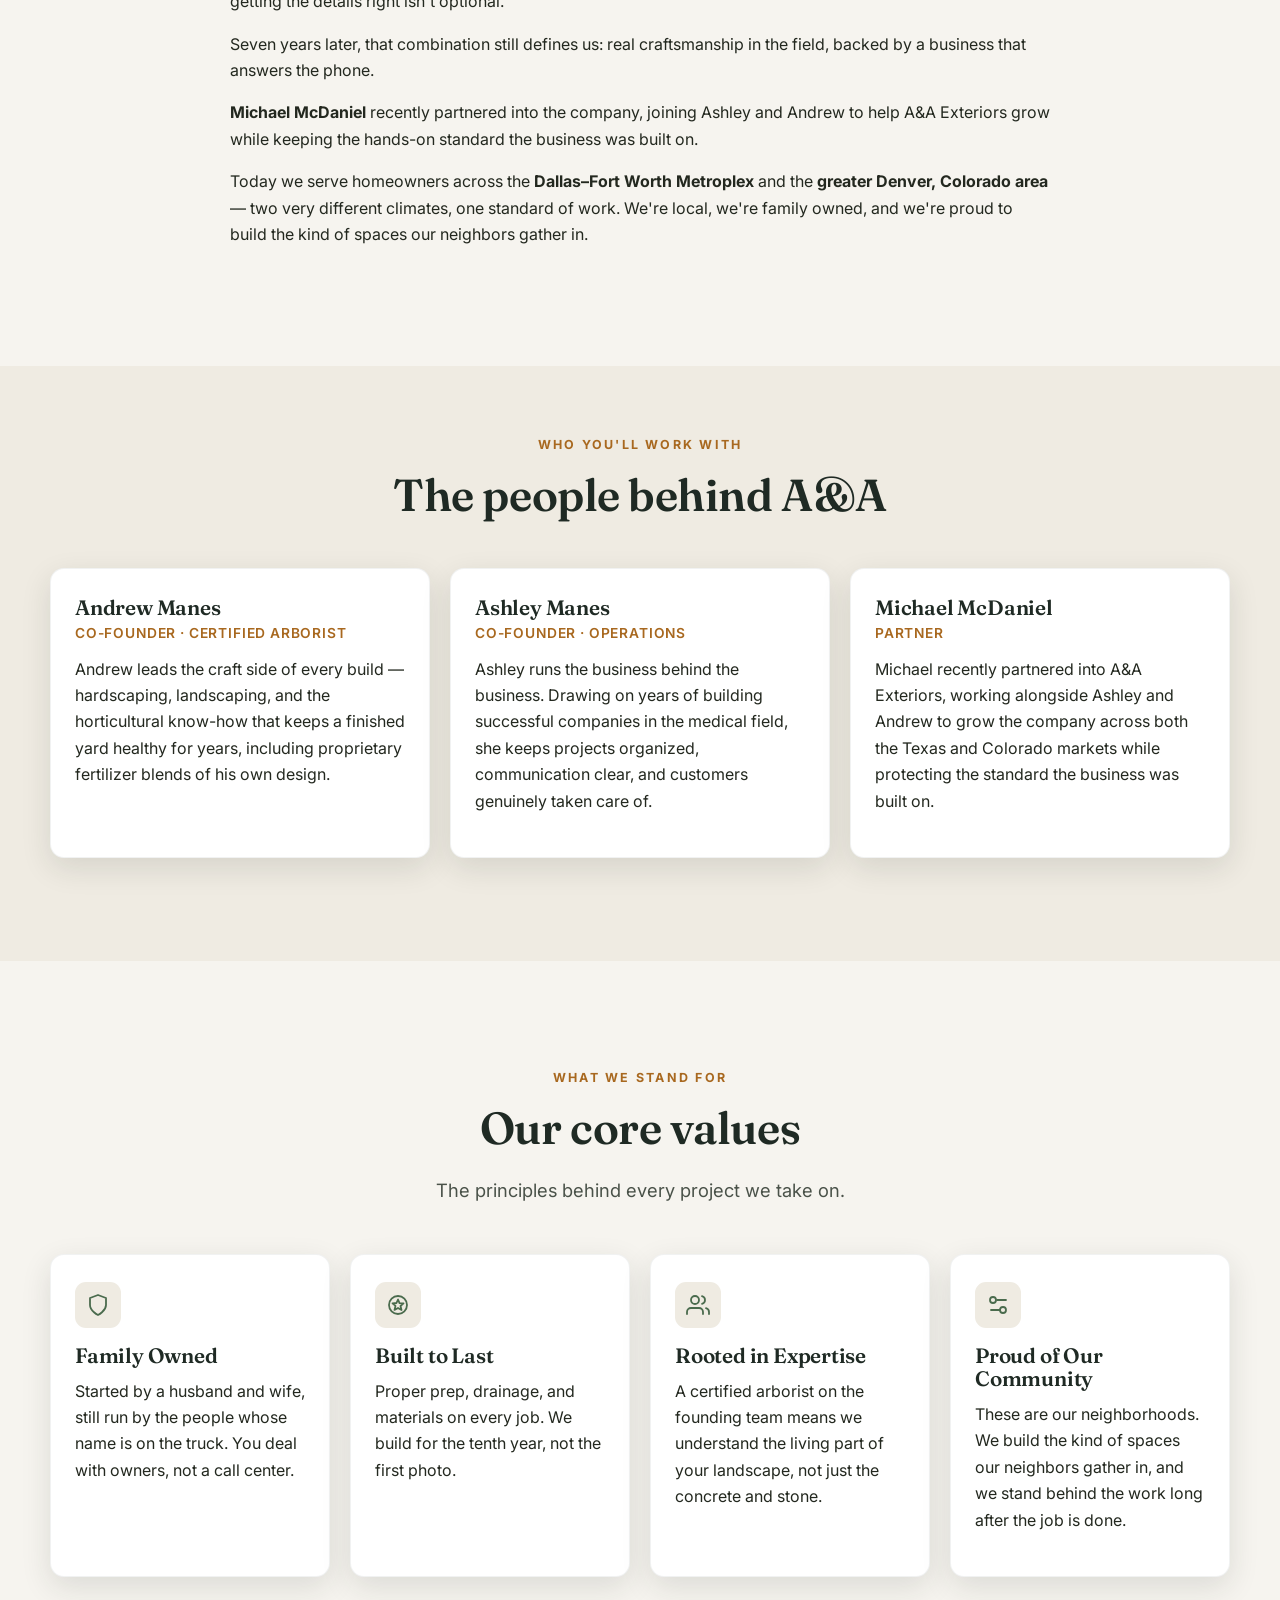
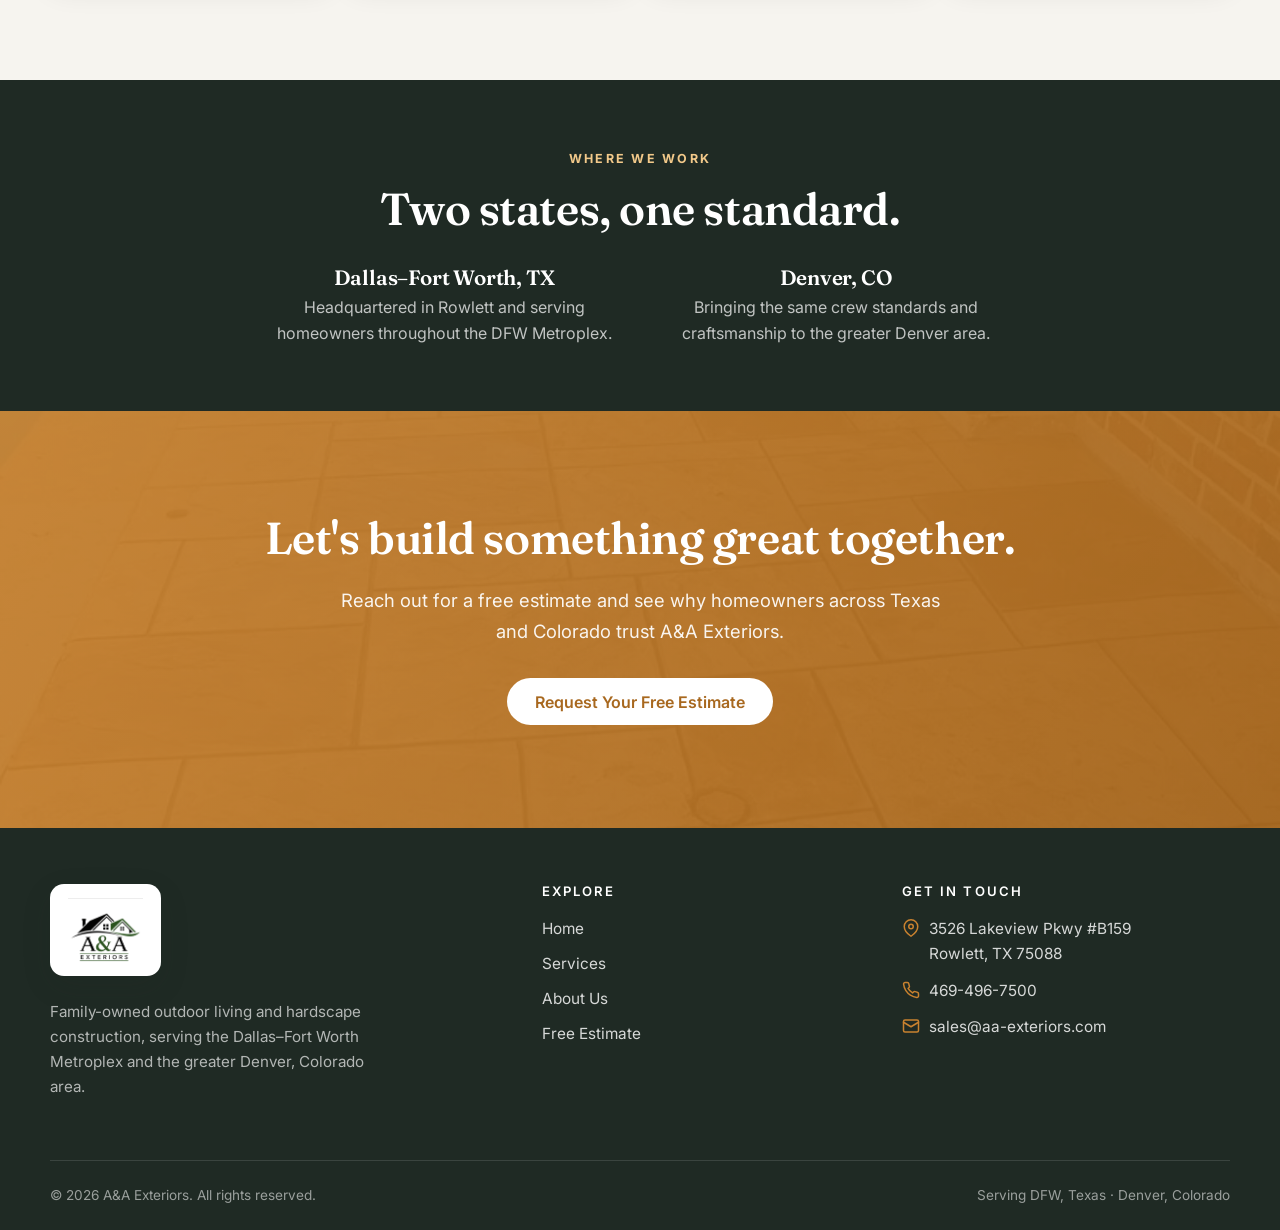
==== commit 2e83a5d5: "Write the A&A Exteriors story and add team photo to About page - Team photo of Michael, Ashley, and " ====
--- a/about.html
+++ b/about.html
@@ -3,8 +3,8 @@
 <head>
   <meta charset="UTF-8" />
   <meta name="viewport" content="width=device-width, initial-scale=1.0" />
-  <title>About Us | A&amp;A Exteriors — Rowlett, TX</title>
-  <meta name="description" content="Learn about A&amp;A Exteriors — a local Rowlett, TX outdoor living and hardscaping company. Our story, our values, and our commitment to quality craftsmanship." />
+  <title>About Us | A&amp;A Exteriors — Family Owned, Serving DFW &amp; Denver</title>
+  <meta name="description" content="Meet A&amp;A Exteriors — a family-owned outdoor living and hardscaping company founded by Ashley and Andrew Manes. Seven years serving DFW, Texas and Denver, Colorado." />
   <meta name="theme-color" content="#1f2a24" />
   <link rel="preconnect" href="https://fonts.googleapis.com" />
   <link rel="preconnect" href="https://fonts.gstatic.com" crossorigin />
@@ -45,11 +45,11 @@
     <div class="container split">
       <div class="reveal">
         <span class="eyebrow">Our Story</span>
-        <h1>Local roots, lasting craftsmanship.</h1>
-        <p class="lead">A&amp;A Exteriors is a Rowlett-based outdoor living and hardscaping company built on quality work and honest relationships. We help homeowners across the DFW area turn ordinary yards into spaces they love to spend time in.</p>
+        <h1>Family owned. Locally grown.</h1>
+        <p class="lead">A&amp;A Exteriors is a family-owned outdoor living and hardscaping company built on craftsmanship and honest relationships. For seven years we've helped homeowners turn ordinary yards into the spaces they actually want to spend their time in &mdash; across the Dallas&ndash;Fort Worth Metroplex and the greater Denver, Colorado area.</p>
         <a class="btn btn--primary" href="estimate.html">Work With Us</a>
       </div>
-      <div class="split__media reveal" style="background-image:url('images/work-stamped.jpg')"></div>
+      <div class="split__media reveal" style="background-image:url('images/about-team.jpg')"></div>
     </div>
   </section>
 
@@ -61,53 +61,99 @@
         <h2>The A&amp;A Exteriors story</h2>
       </div>
 
-      <!-- TODO: Replace the placeholder paragraphs below with the real company history you'll provide. -->
       <div class="reveal">
-        <p class="lead" style="max-width:none;">A&amp;A Exteriors was founded on a simple idea: that great outdoor spaces should be built with the same care and integrity you'd put into your own home. <em>(Placeholder — your company history goes here.)</em></p>
-        <p>Tell customers how the company started, who's behind it, the experience your team brings, and what makes your approach different. Share a few milestones and the kind of work you're proudest of. Once you send over the details, this section will be replaced with your real story.</p>
-      </div>
-
-      <div class="note reveal" style="margin-top:1.5rem;">
-        <strong>Note for the site owner:</strong> Send over your company history and this placeholder text will be swapped for the real thing.
+        <p class="lead" style="max-width:none;">A&amp;A Exteriors began the way the best small businesses usually do &mdash; with two people who believed they could do the job better, and cared enough to prove it.</p>
+
+        <p><strong>Ashley and Andrew Manes</strong> founded the company seven years ago, and it has carried their initials ever since. What started as a husband-and-wife operation has grown into a full-service outdoor living company &mdash; but the way we work hasn't changed a bit.</p>
+
+        <p><strong>Andrew brought the craft.</strong> A certified arborist with a deep background in every corner of landscaping and hardscaping, Andrew has spent his career learning how outdoor spaces actually work: how soil feeds a tree, how water moves across a yard, how stone and concrete hold their line season after season. Along the way he developed his own proprietary fertilizer blends &mdash; the kind of detail that separates a yard which merely looks finished from one that keeps thriving long after the crew drives away.</p>
+
+        <p><strong>Ashley brought the business.</strong> With a track record of building successful companies in the medical field, Ashley knows what it takes to run an organization that's organized, accountable, and genuinely easy to deal with. Clear communication, careful scheduling, and a standard of care borrowed from an industry where getting the details right isn't optional.</p>
+
+        <p>Seven years later, that combination still defines us: real craftsmanship in the field, backed by a business that answers the phone.</p>
+
+        <p><strong>Michael McDaniel</strong> recently partnered into the company, joining Ashley and Andrew to help A&amp;A Exteriors grow while keeping the hands-on standard the business was built on.</p>
+
+        <p>Today we serve homeowners across the <strong>Dallas&ndash;Fort Worth Metroplex</strong> and the <strong>greater Denver, Colorado area</strong> &mdash; two very different climates, one standard of work. We're local, we're family owned, and we're proud to build the kind of spaces our neighbors gather in.</p>
+      </div>
+    </div>
+  </section>
+
+  <!-- ===================== THE TEAM ===================== -->
+  <section class="section" style="background:var(--cream-2);padding-top:clamp(2.5rem,5vw,4rem);">
+    <div class="container">
+      <div class="section-head center reveal">
+        <span class="eyebrow">Who You'll Work With</span>
+        <h2>The people behind A&amp;A</h2>
+      </div>
+      <div class="values-grid">
+        <div class="value-card reveal">
+          <h3 style="margin-bottom:.15rem;">Andrew Manes</h3>
+          <p style="color:var(--amber-dark);font-weight:600;font-size:.86rem;letter-spacing:.06em;text-transform:uppercase;margin-bottom:.7rem;">Co-Founder &middot; Certified Arborist</p>
+          <p>Andrew leads the craft side of every build &mdash; hardscaping, landscaping, and the horticultural know-how that keeps a finished yard healthy for years, including proprietary fertilizer blends of his own design.</p>
+        </div>
+        <div class="value-card reveal">
+          <h3 style="margin-bottom:.15rem;">Ashley Manes</h3>
+          <p style="color:var(--amber-dark);font-weight:600;font-size:.86rem;letter-spacing:.06em;text-transform:uppercase;margin-bottom:.7rem;">Co-Founder &middot; Operations</p>
+          <p>Ashley runs the business behind the business. Drawing on years of building successful companies in the medical field, she keeps projects organized, communication clear, and customers genuinely taken care of.</p>
+        </div>
+        <div class="value-card reveal">
+          <h3 style="margin-bottom:.15rem;">Michael McDaniel</h3>
+          <p style="color:var(--amber-dark);font-weight:600;font-size:.86rem;letter-spacing:.06em;text-transform:uppercase;margin-bottom:.7rem;">Partner</p>
+          <p>Michael recently partnered into A&amp;A Exteriors, working alongside Ashley and Andrew to grow the company across both the Texas and Colorado markets while protecting the standard the business was built on.</p>
+        </div>
       </div>
     </div>
   </section>
 
   <!-- ===================== CORE VALUES ===================== -->
-  <section class="section" style="background:var(--cream-2);">
+  <section class="section">
     <div class="container">
       <div class="section-head center reveal">
         <span class="eyebrow">What We Stand For</span>
         <h2>Our core values</h2>
-        <p class="lead" style="margin-inline:auto;">The principles behind every project we take on. <em>(Placeholder values below — we'll replace these with yours.)</em></p>
-      </div>
-
-      <!-- TODO: Replace the four value cards with the real core values you'll provide. -->
+        <p class="lead" style="margin-inline:auto;">The principles behind every project we take on.</p>
+      </div>
+
       <div class="values-grid">
         <div class="value-card reveal">
           <div class="value-card__icon"><svg viewBox="0 0 24 24" fill="none" stroke="currentColor" stroke-width="1.8" stroke-linecap="round" stroke-linejoin="round"><path d="M12 22s8-4 8-10V5l-8-3-8 3v7c0 6 8 10 8 10z"/></svg></div>
-          <h3>Integrity</h3>
-          <p>Honest guidance and transparent pricing — we do what we say and stand behind it.</p>
+          <h3>Family Owned</h3>
+          <p>Started by a husband and wife, still run by the people whose name is on the truck. You deal with owners, not a call center.</p>
         </div>
         <div class="value-card reveal">
           <div class="value-card__icon"><svg viewBox="0 0 24 24" fill="none" stroke="currentColor" stroke-width="1.8" stroke-linecap="round" stroke-linejoin="round"><path d="m12 15 3.5 2-1-4 3-2.6-4-.3L12 6.5 10.5 10l-4 .3 3 2.6-1 4z"/><circle cx="12" cy="12" r="9"/></svg></div>
-          <h3>Quality</h3>
-          <p>Proper prep, quality materials, and clean finishing on every job, every time.</p>
+          <h3>Built to Last</h3>
+          <p>Proper prep, drainage, and materials on every job. We build for the tenth year, not the first photo.</p>
         </div>
         <div class="value-card reveal">
           <div class="value-card__icon"><svg viewBox="0 0 24 24" fill="none" stroke="currentColor" stroke-width="1.8" stroke-linecap="round" stroke-linejoin="round"><path d="M17 21v-2a4 4 0 0 0-4-4H5a4 4 0 0 0-4 4v2"/><circle cx="9" cy="7" r="4"/><path d="M23 21v-2a4 4 0 0 0-3-3.87"/><path d="M16 3.13a4 4 0 0 1 0 7.75"/></svg></div>
-          <h3>Customer First</h3>
-          <p>We listen, communicate clearly, and treat your property with respect from start to finish.</p>
+          <h3>Rooted in Expertise</h3>
+          <p>A certified arborist on the founding team means we understand the living part of your landscape, not just the concrete and stone.</p>
         </div>
         <div class="value-card reveal">
           <div class="value-card__icon"><svg viewBox="0 0 24 24" fill="none" stroke="currentColor" stroke-width="1.8" stroke-linecap="round" stroke-linejoin="round"><path d="M20 7h-9M14 17H5"/><circle cx="17" cy="17" r="3"/><circle cx="7" cy="7" r="3"/></svg></div>
-          <h3>Craftsmanship</h3>
-          <p>Skilled hands and attention to detail that make the finished result something to be proud of.</p>
-        </div>
-      </div>
-
-      <div class="note reveal" style="margin-top:1.75rem;max-width:820px;">
-        <strong>Note for the site owner:</strong> Send over your core values and we'll replace these placeholder cards with your own.
+          <h3>Proud of Our Community</h3>
+          <p>These are our neighborhoods. We build the kind of spaces our neighbors gather in, and we stand behind the work long after the job is done.</p>
+        </div>
+      </div>
+    </div>
+  </section>
+
+  <!-- ===================== SERVICE AREAS ===================== -->
+  <section class="section--tight" style="background:var(--forest);color:#fff;">
+    <div class="container center">
+      <span class="eyebrow" style="color:#f2c98a;">Where We Work</span>
+      <h2 style="color:#fff;">Two states, one standard.</h2>
+      <div style="display:grid;gap:1.5rem;grid-template-columns:repeat(auto-fit,minmax(260px,1fr));max-width:760px;margin:2rem auto 0;">
+        <div>
+          <h3 style="color:#fff;margin-bottom:.3rem;">Dallas&ndash;Fort Worth, TX</h3>
+          <p style="color:rgba(255,255,255,.72);margin:0;">Headquartered in Rowlett and serving homeowners throughout the DFW Metroplex.</p>
+        </div>
+        <div>
+          <h3 style="color:#fff;margin-bottom:.3rem;">Denver, CO</h3>
+          <p style="color:rgba(255,255,255,.72);margin:0;">Bringing the same crew standards and craftsmanship to the greater Denver area.</p>
+        </div>
       </div>
     </div>
   </section>
@@ -116,7 +162,7 @@
   <section class="section cta-band">
     <div class="container">
       <h2 class="reveal">Let's build something great together.</h2>
-      <p class="reveal">Reach out for a free estimate and see why homeowners across DFW trust A&amp;A Exteriors.</p>
+      <p class="reveal">Reach out for a free estimate and see why homeowners across Texas and Colorado trust A&amp;A Exteriors.</p>
       <a class="btn btn--light reveal" href="estimate.html">Request Your Free Estimate</a>
     </div>
   </section>
@@ -129,7 +175,7 @@
           <div class="footer-logo">
             <img src="images/logo.png" alt="A&amp;A Exteriors" />
           </div>
-          <p>Designing and building premium outdoor living spaces across Rowlett and the greater Dallas–Fort Worth area.</p>
+          <p>Family-owned outdoor living and hardscape construction, serving the Dallas–Fort Worth Metroplex and the greater Denver, Colorado area.</p>
         </div>
         <div>
           <h4>Explore</h4>
@@ -151,7 +197,7 @@
       </div>
       <div class="footer-bottom">
         <span>&copy; <span data-year>2026</span> A&amp;A Exteriors. All rights reserved.</span>
-        <span>Rowlett, TX &middot; Serving the DFW Metroplex</span>
+        <span>Serving DFW, Texas &middot; Denver, Colorado</span>
       </div>
     </div>
   </footer>
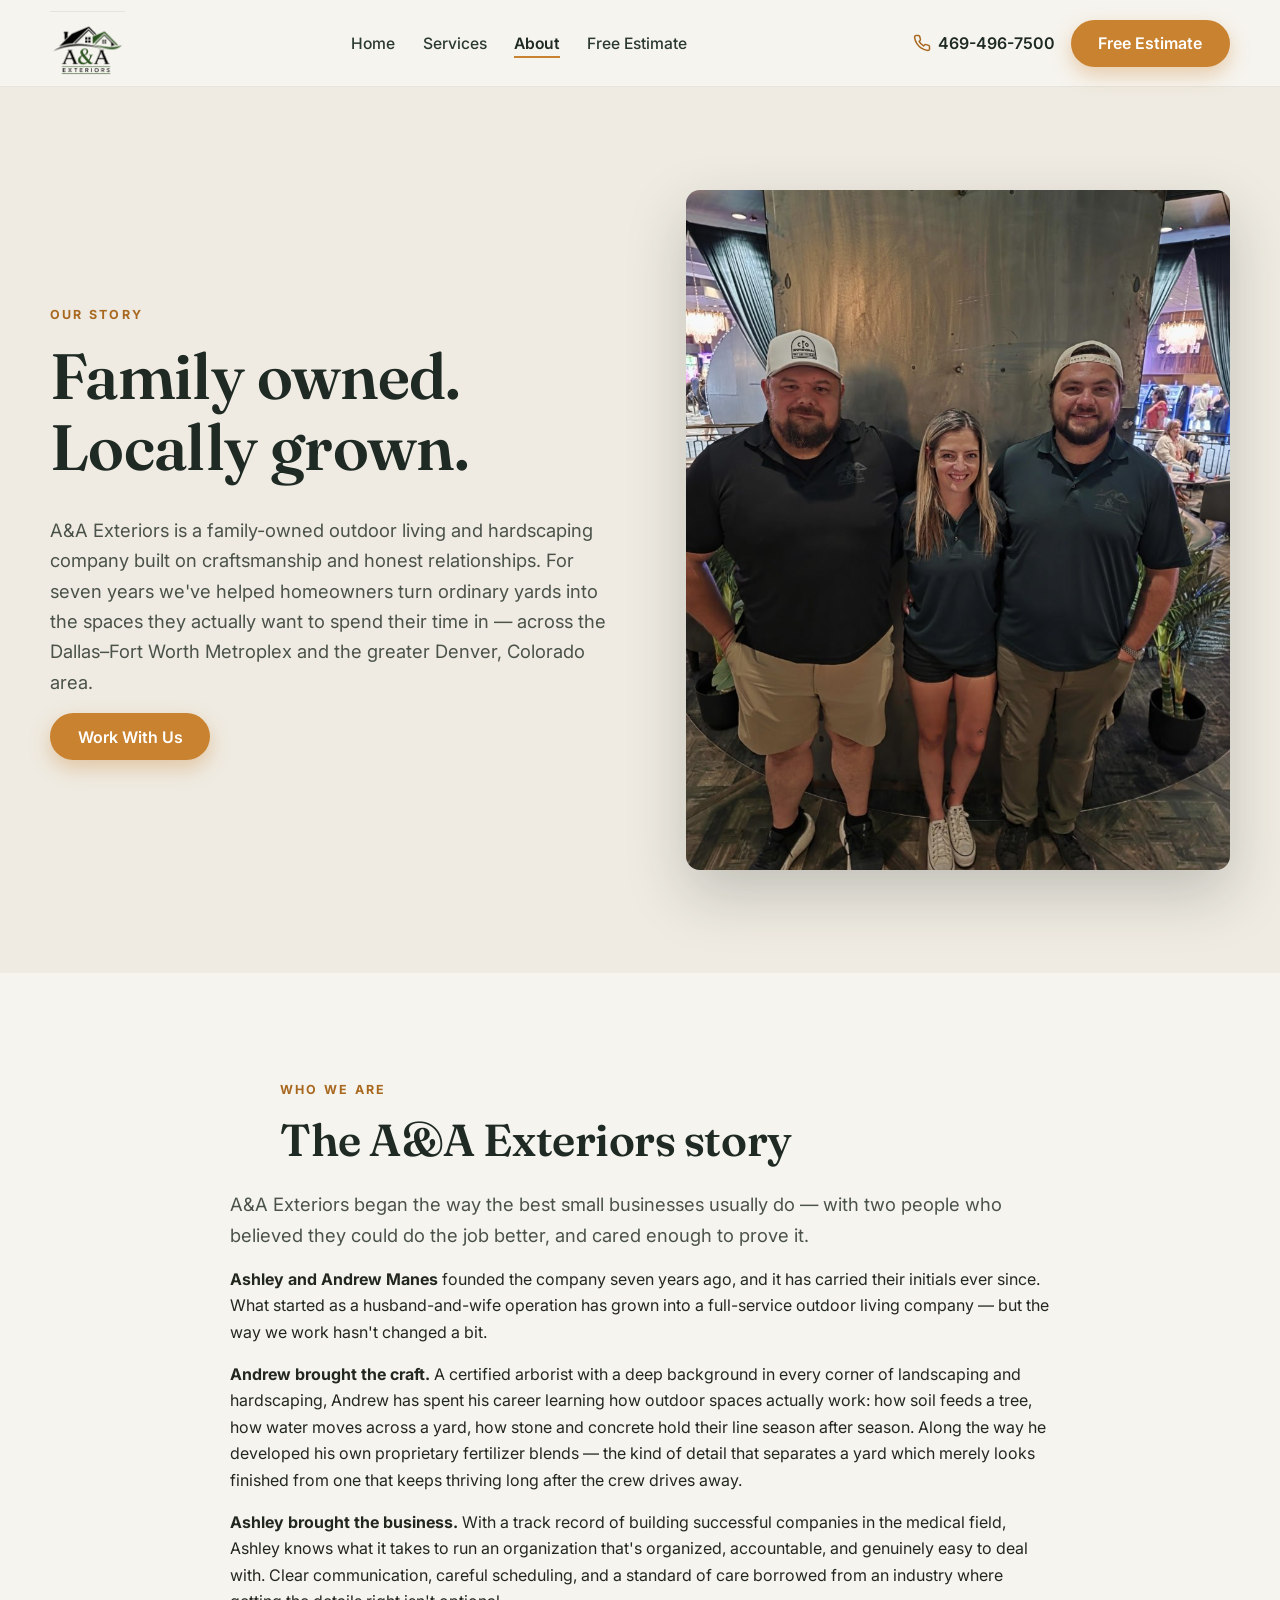
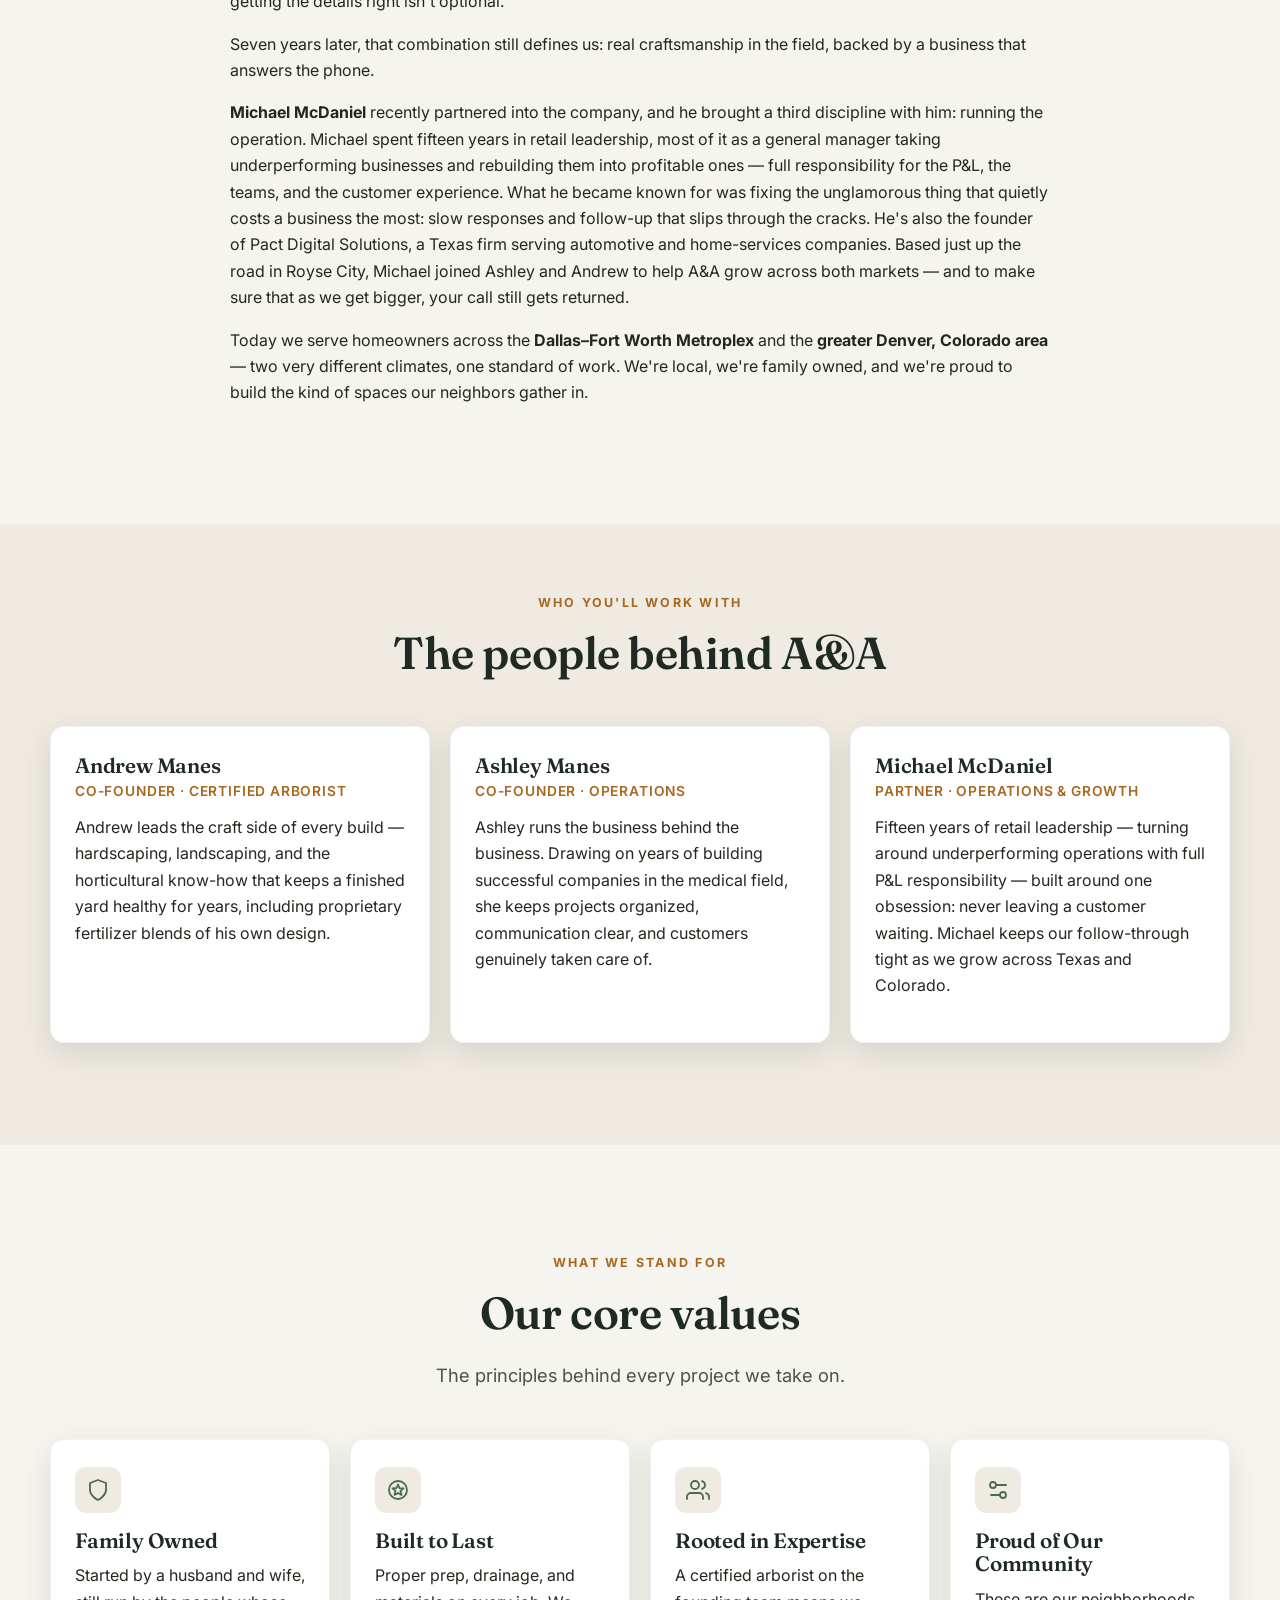
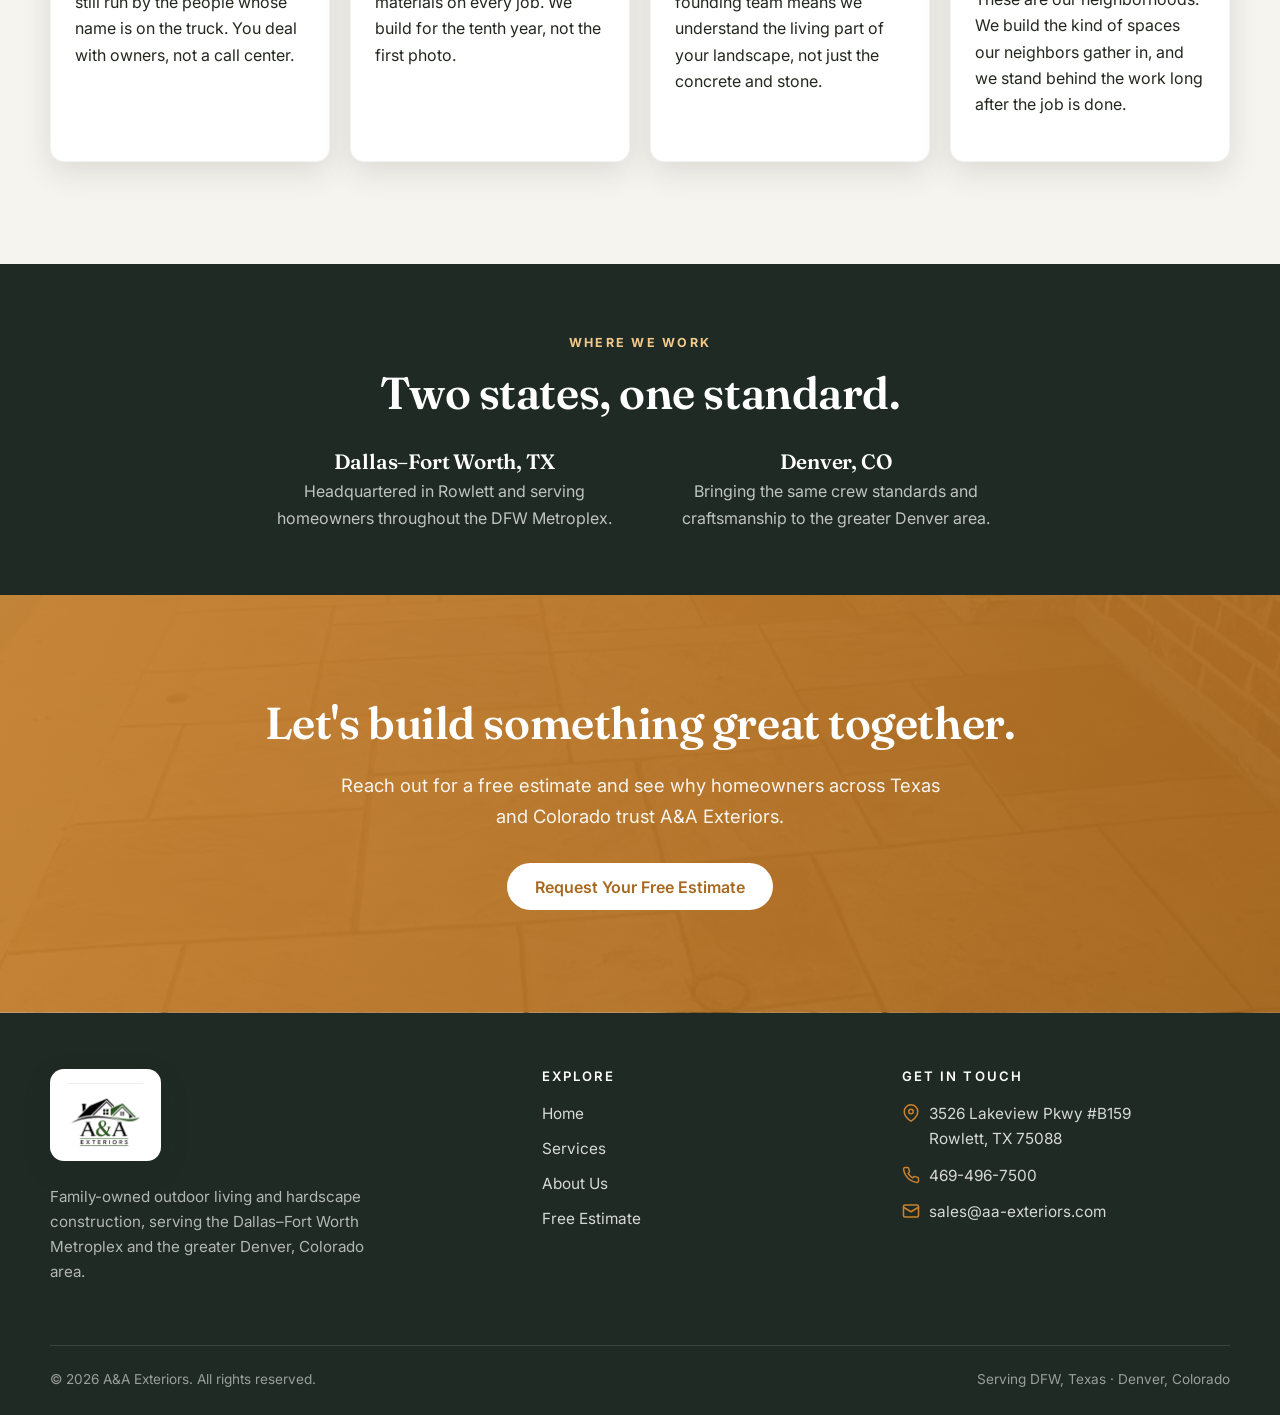
==== commit 435e5b40: "Flesh out Michael McDaniel's bio from his professional background Translates fifteen years of retail" ====
--- a/about.html
+++ b/about.html
@@ -72,7 +72,7 @@
 
         <p>Seven years later, that combination still defines us: real craftsmanship in the field, backed by a business that answers the phone.</p>
 
-        <p><strong>Michael McDaniel</strong> recently partnered into the company, joining Ashley and Andrew to help A&amp;A Exteriors grow while keeping the hands-on standard the business was built on.</p>
+        <p><strong>Michael McDaniel</strong> recently partnered into the company, and he brought a third discipline with him: running the operation. Michael spent fifteen years in retail leadership, most of it as a general manager taking underperforming businesses and rebuilding them into profitable ones &mdash; full responsibility for the P&amp;L, the teams, and the customer experience. What he became known for was fixing the unglamorous thing that quietly costs a business the most: slow responses and follow-up that slips through the cracks. He's also the founder of Pact Digital Solutions, a Texas firm serving automotive and home-services companies. Based just up the road in Royse City, Michael joined Ashley and Andrew to help A&amp;A grow across both markets &mdash; and to make sure that as we get bigger, your call still gets returned.</p>
 
         <p>Today we serve homeowners across the <strong>Dallas&ndash;Fort Worth Metroplex</strong> and the <strong>greater Denver, Colorado area</strong> &mdash; two very different climates, one standard of work. We're local, we're family owned, and we're proud to build the kind of spaces our neighbors gather in.</p>
       </div>
@@ -99,8 +99,8 @@
         </div>
         <div class="value-card reveal">
           <h3 style="margin-bottom:.15rem;">Michael McDaniel</h3>
-          <p style="color:var(--amber-dark);font-weight:600;font-size:.86rem;letter-spacing:.06em;text-transform:uppercase;margin-bottom:.7rem;">Partner</p>
-          <p>Michael recently partnered into A&amp;A Exteriors, working alongside Ashley and Andrew to grow the company across both the Texas and Colorado markets while protecting the standard the business was built on.</p>
+          <p style="color:var(--amber-dark);font-weight:600;font-size:.86rem;letter-spacing:.06em;text-transform:uppercase;margin-bottom:.7rem;">Partner &middot; Operations &amp; Growth</p>
+          <p>Fifteen years of retail leadership &mdash; turning around underperforming operations with full P&amp;L responsibility &mdash; built around one obsession: never leaving a customer waiting. Michael keeps our follow-through tight as we grow across Texas and Colorado.</p>
         </div>
       </div>
     </div>
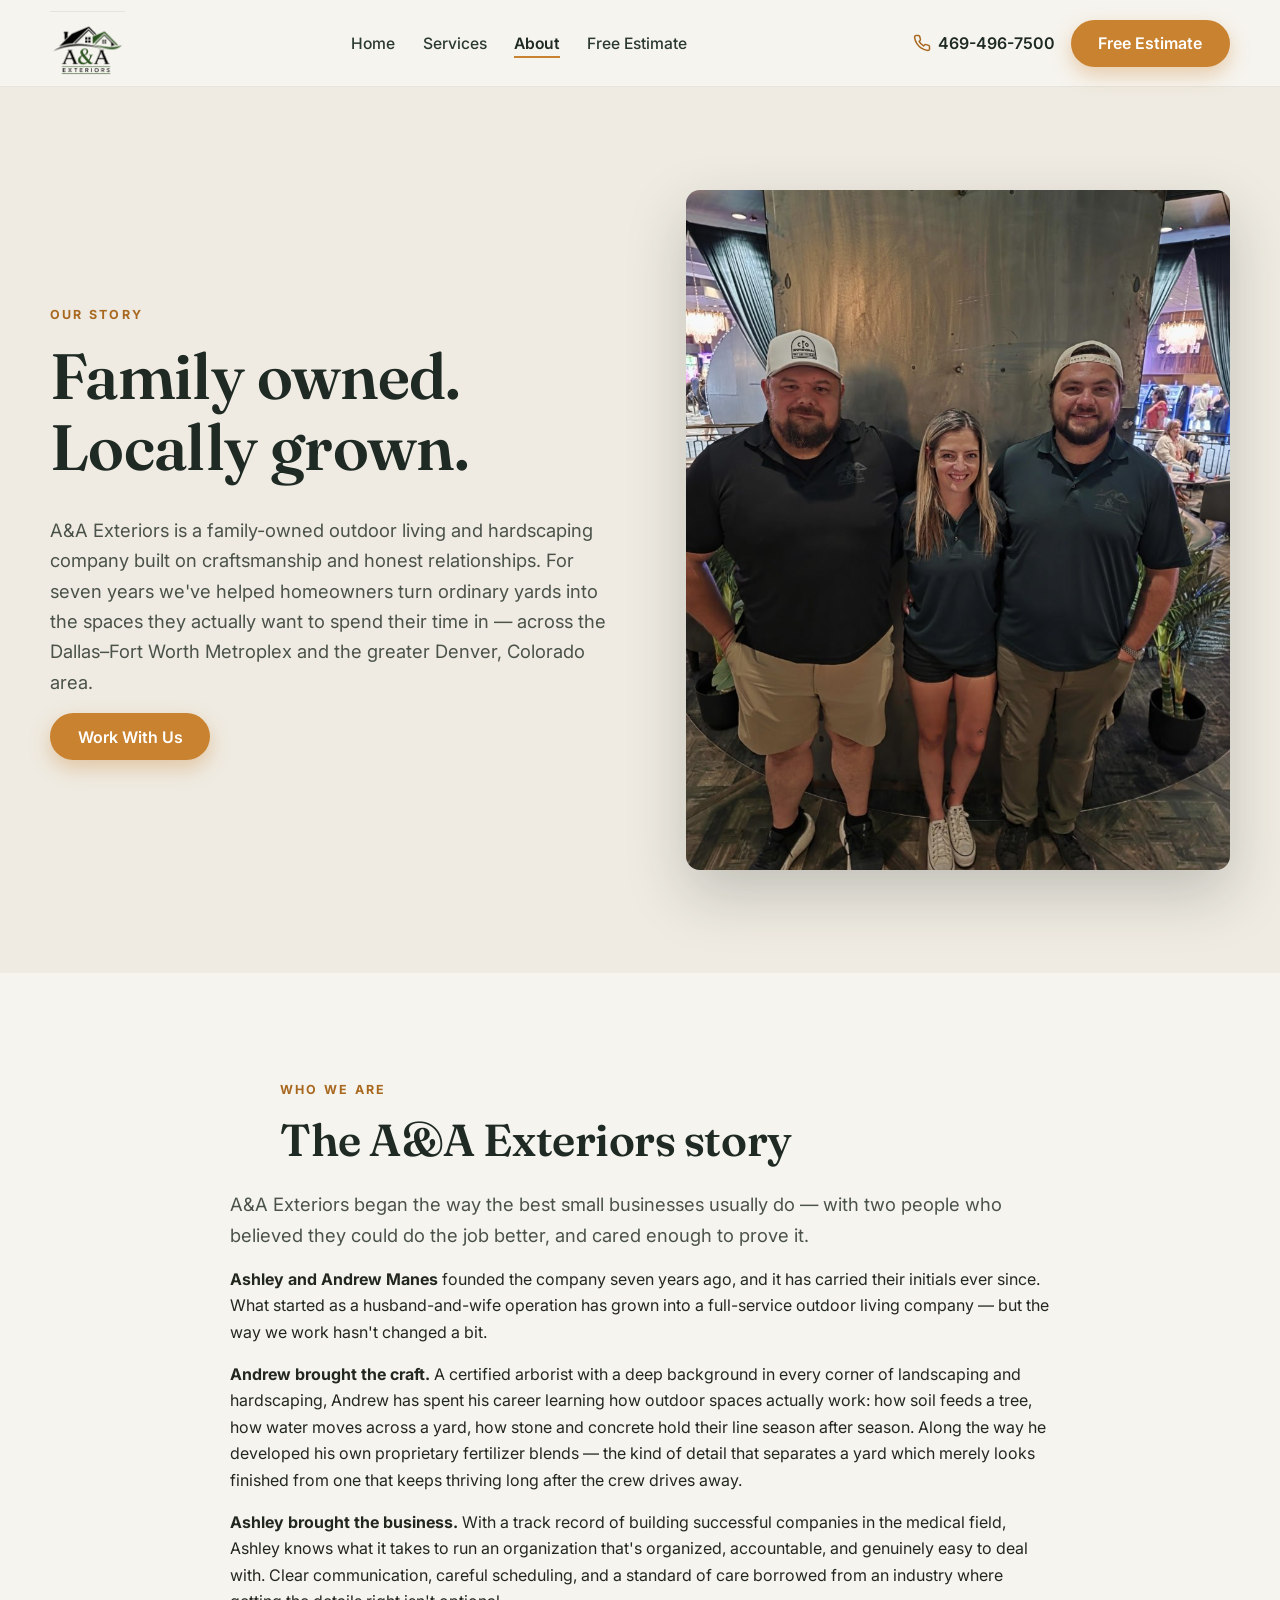
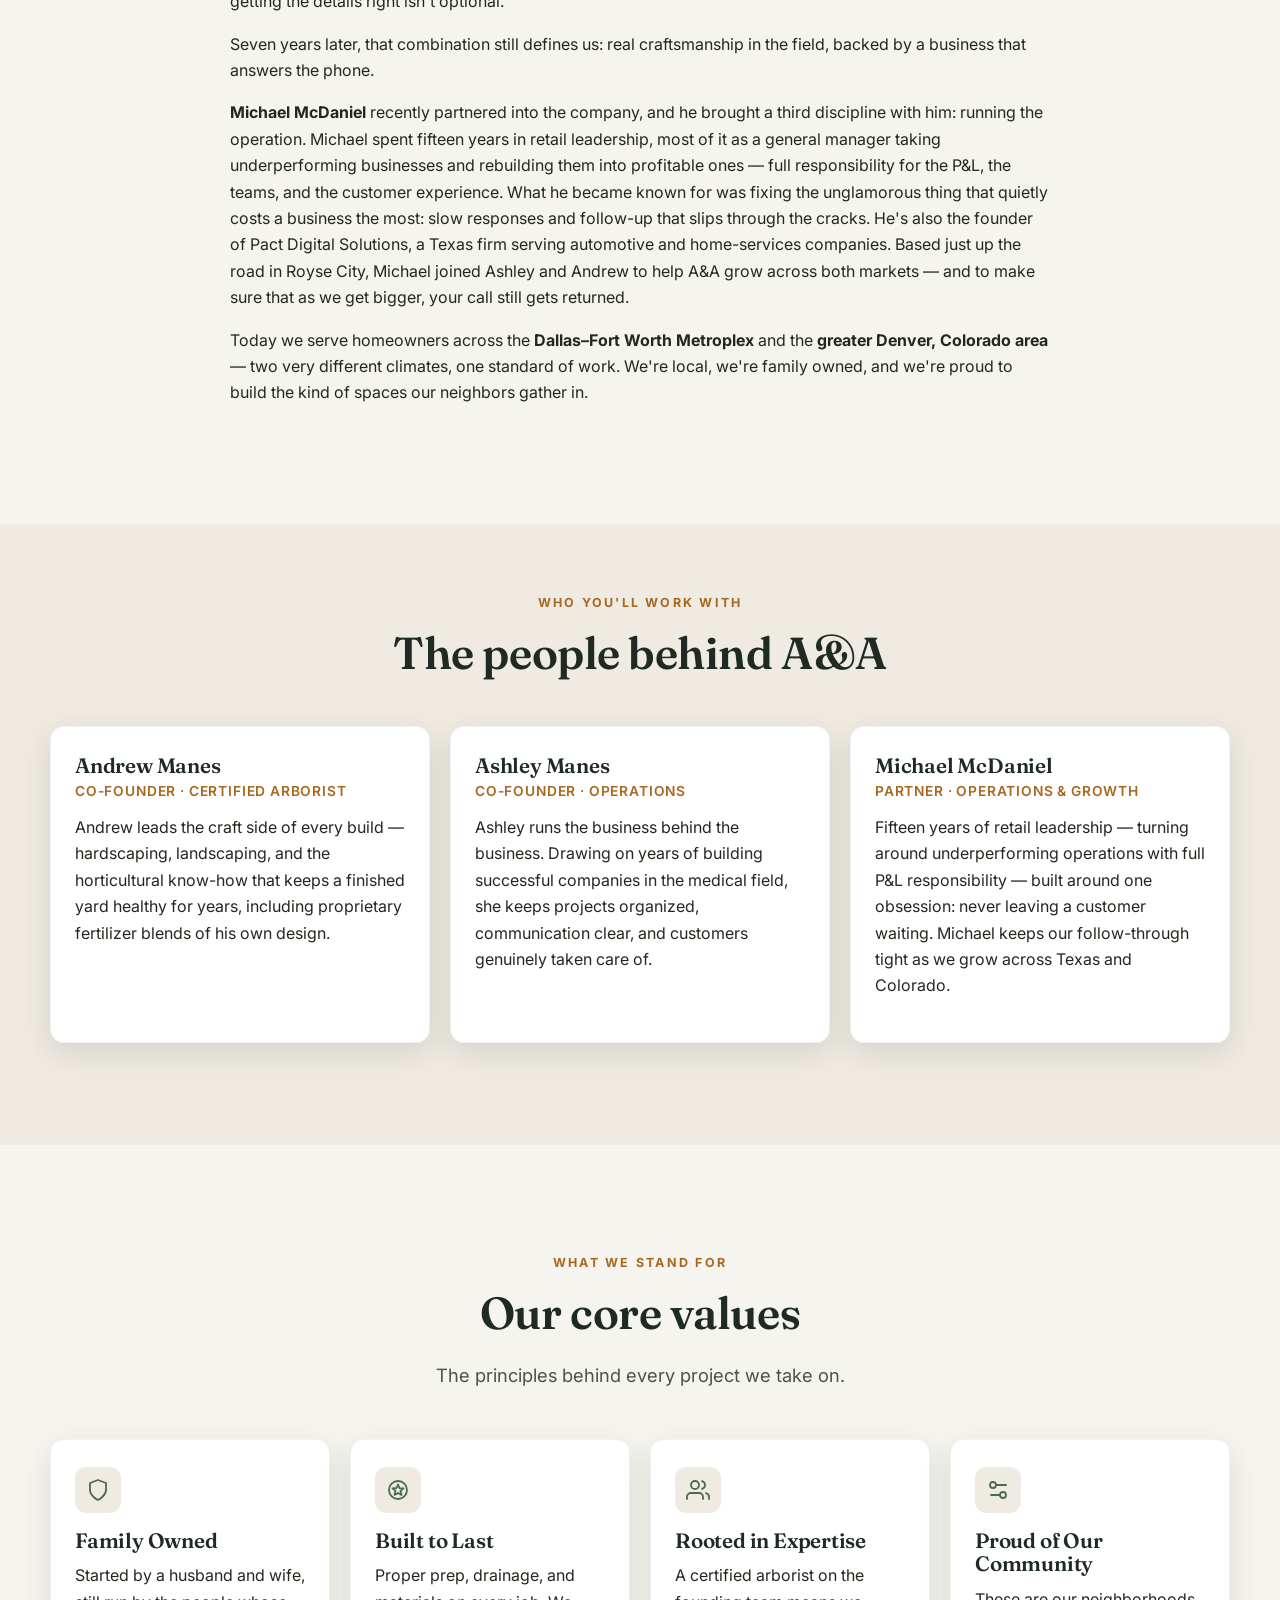
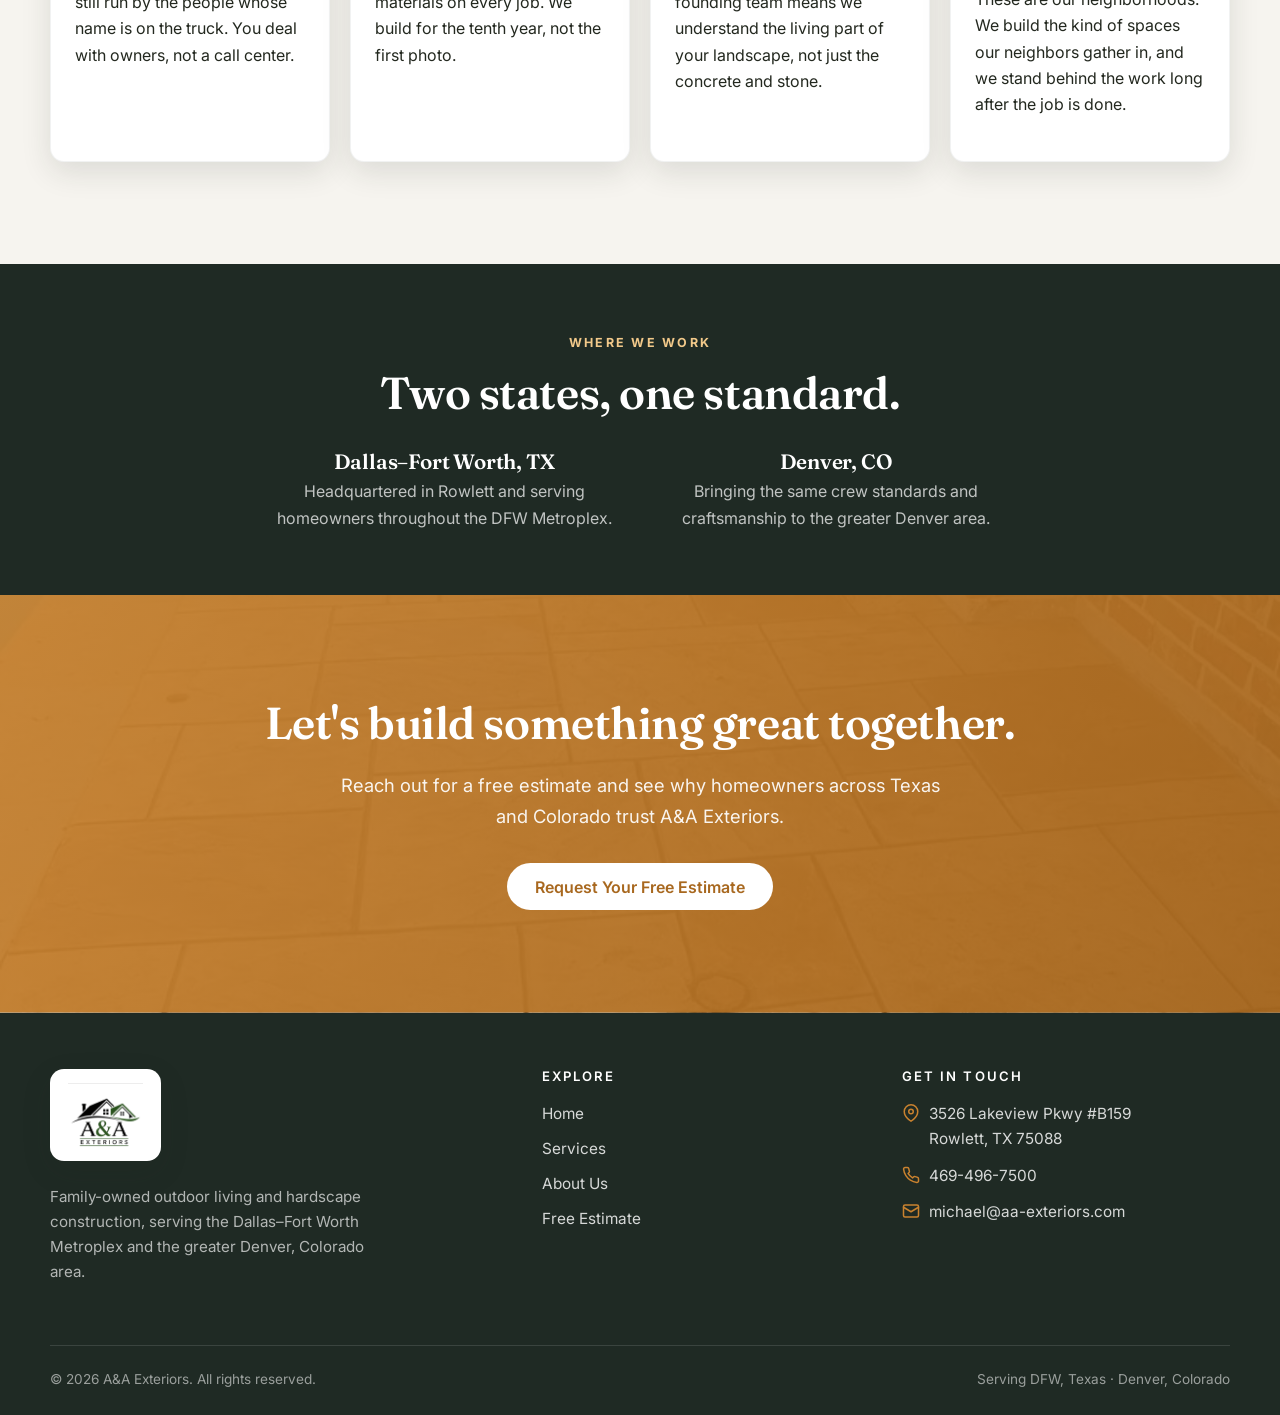
==== commit f2dfc1d7: "Change public contact email to michael@aa-exteriors.com Updates the mailto links and displayed addre" ====
--- a/about.html
+++ b/about.html
@@ -191,7 +191,7 @@
           <ul class="footer-contact">
             <li><svg viewBox="0 0 24 24" fill="none" stroke="currentColor" stroke-width="2" stroke-linecap="round" stroke-linejoin="round"><path d="M21 10c0 7-9 13-9 13s-9-6-9-13a9 9 0 0 1 18 0z"/><circle cx="12" cy="10" r="3"/></svg><span>3526 Lakeview Pkwy #B159<br/>Rowlett, TX 75088</span></li>
             <li><svg viewBox="0 0 24 24" fill="none" stroke="currentColor" stroke-width="2" stroke-linecap="round" stroke-linejoin="round"><path d="M22 16.92v3a2 2 0 0 1-2.18 2 19.79 19.79 0 0 1-8.63-3.07 19.5 19.5 0 0 1-6-6 19.79 19.79 0 0 1-3.07-8.67A2 2 0 0 1 4.11 2h3a2 2 0 0 1 2 1.72c.13.96.36 1.9.7 2.81a2 2 0 0 1-.45 2.11L8.09 9.91a16 16 0 0 0 6 6l1.27-1.27a2 2 0 0 1 2.11-.45c.9.34 1.85.57 2.81.7A2 2 0 0 1 22 16.92z"/></svg><a href="tel:+14694967500">469-496-7500</a></li>
-            <li><svg viewBox="0 0 24 24" fill="none" stroke="currentColor" stroke-width="2" stroke-linecap="round" stroke-linejoin="round"><rect x="2" y="4" width="20" height="16" rx="2"/><path d="m22 7-10 6L2 7"/></svg><a href="mailto:sales@aa-exteriors.com">sales@aa-exteriors.com</a></li>
+            <li><svg viewBox="0 0 24 24" fill="none" stroke="currentColor" stroke-width="2" stroke-linecap="round" stroke-linejoin="round"><rect x="2" y="4" width="20" height="16" rx="2"/><path d="m22 7-10 6L2 7"/></svg><a href="mailto:michael@aa-exteriors.com">michael@aa-exteriors.com</a></li>
           </ul>
         </div>
       </div>
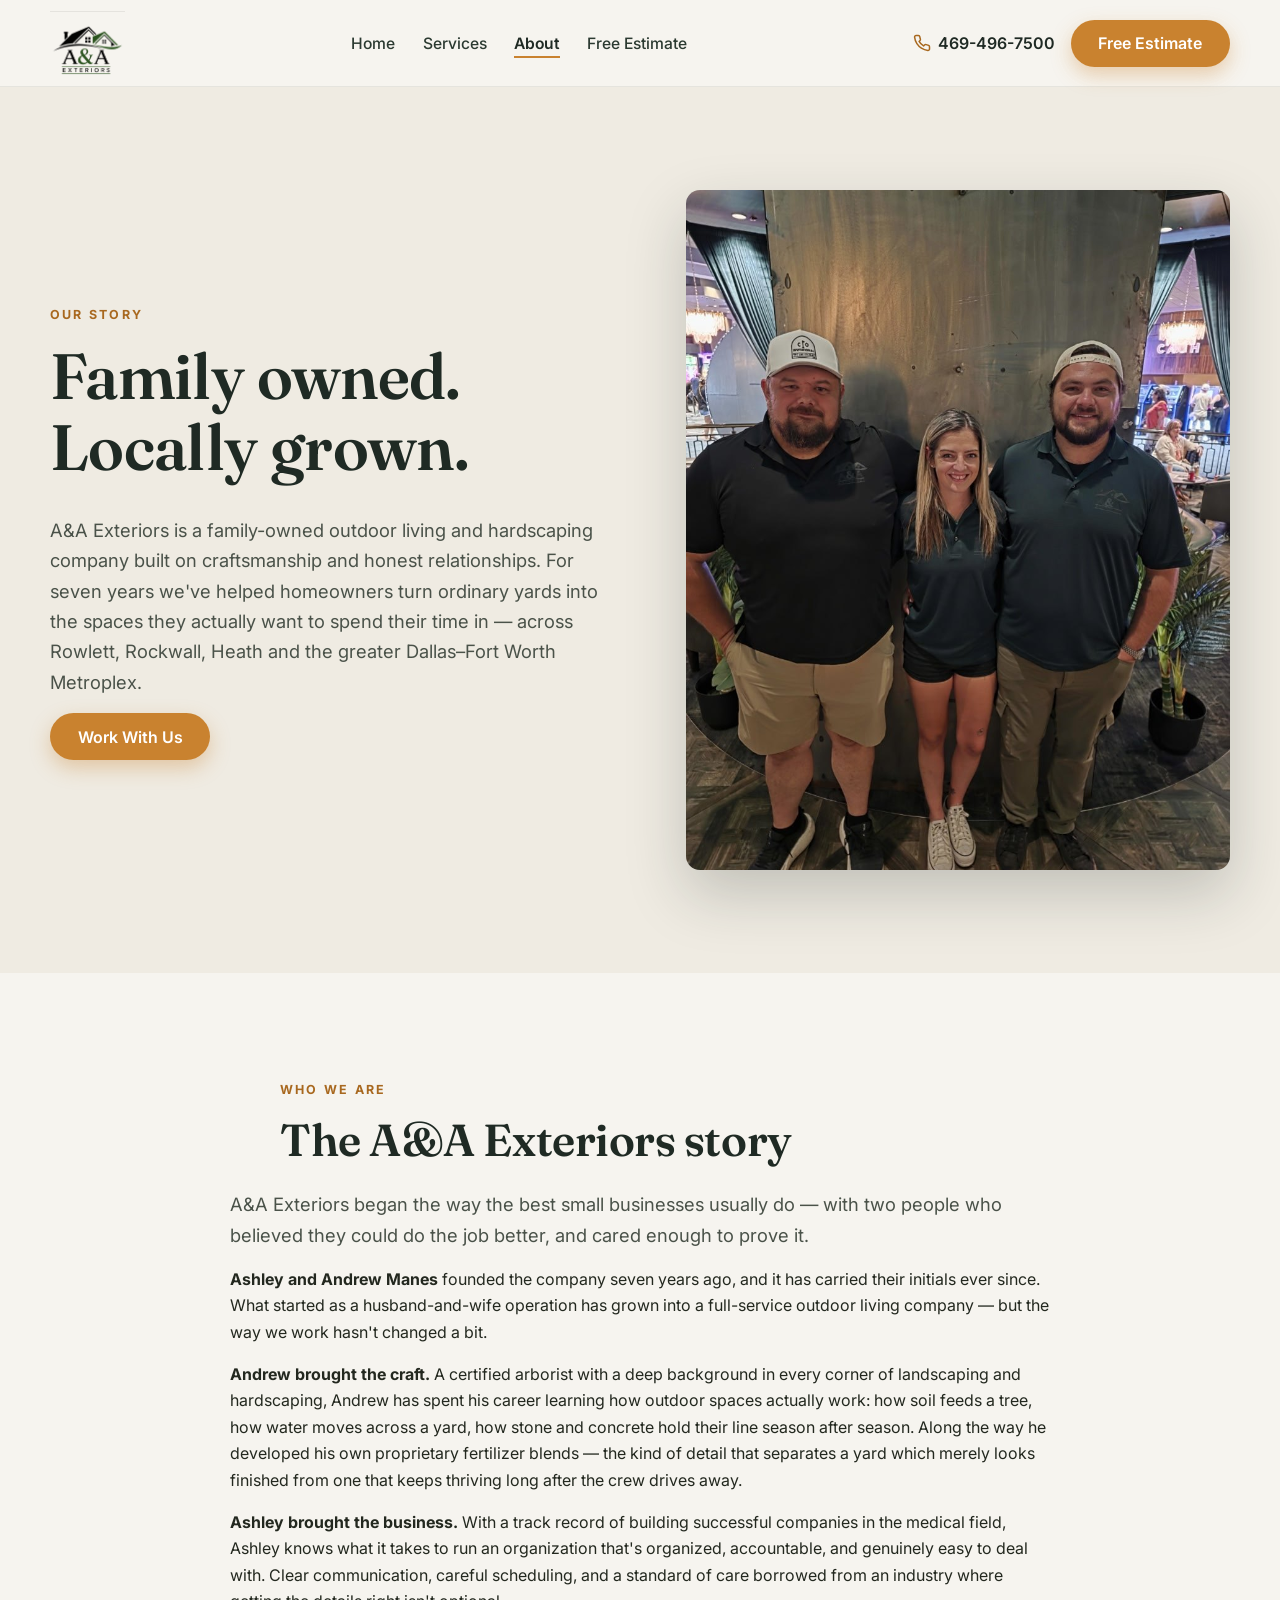
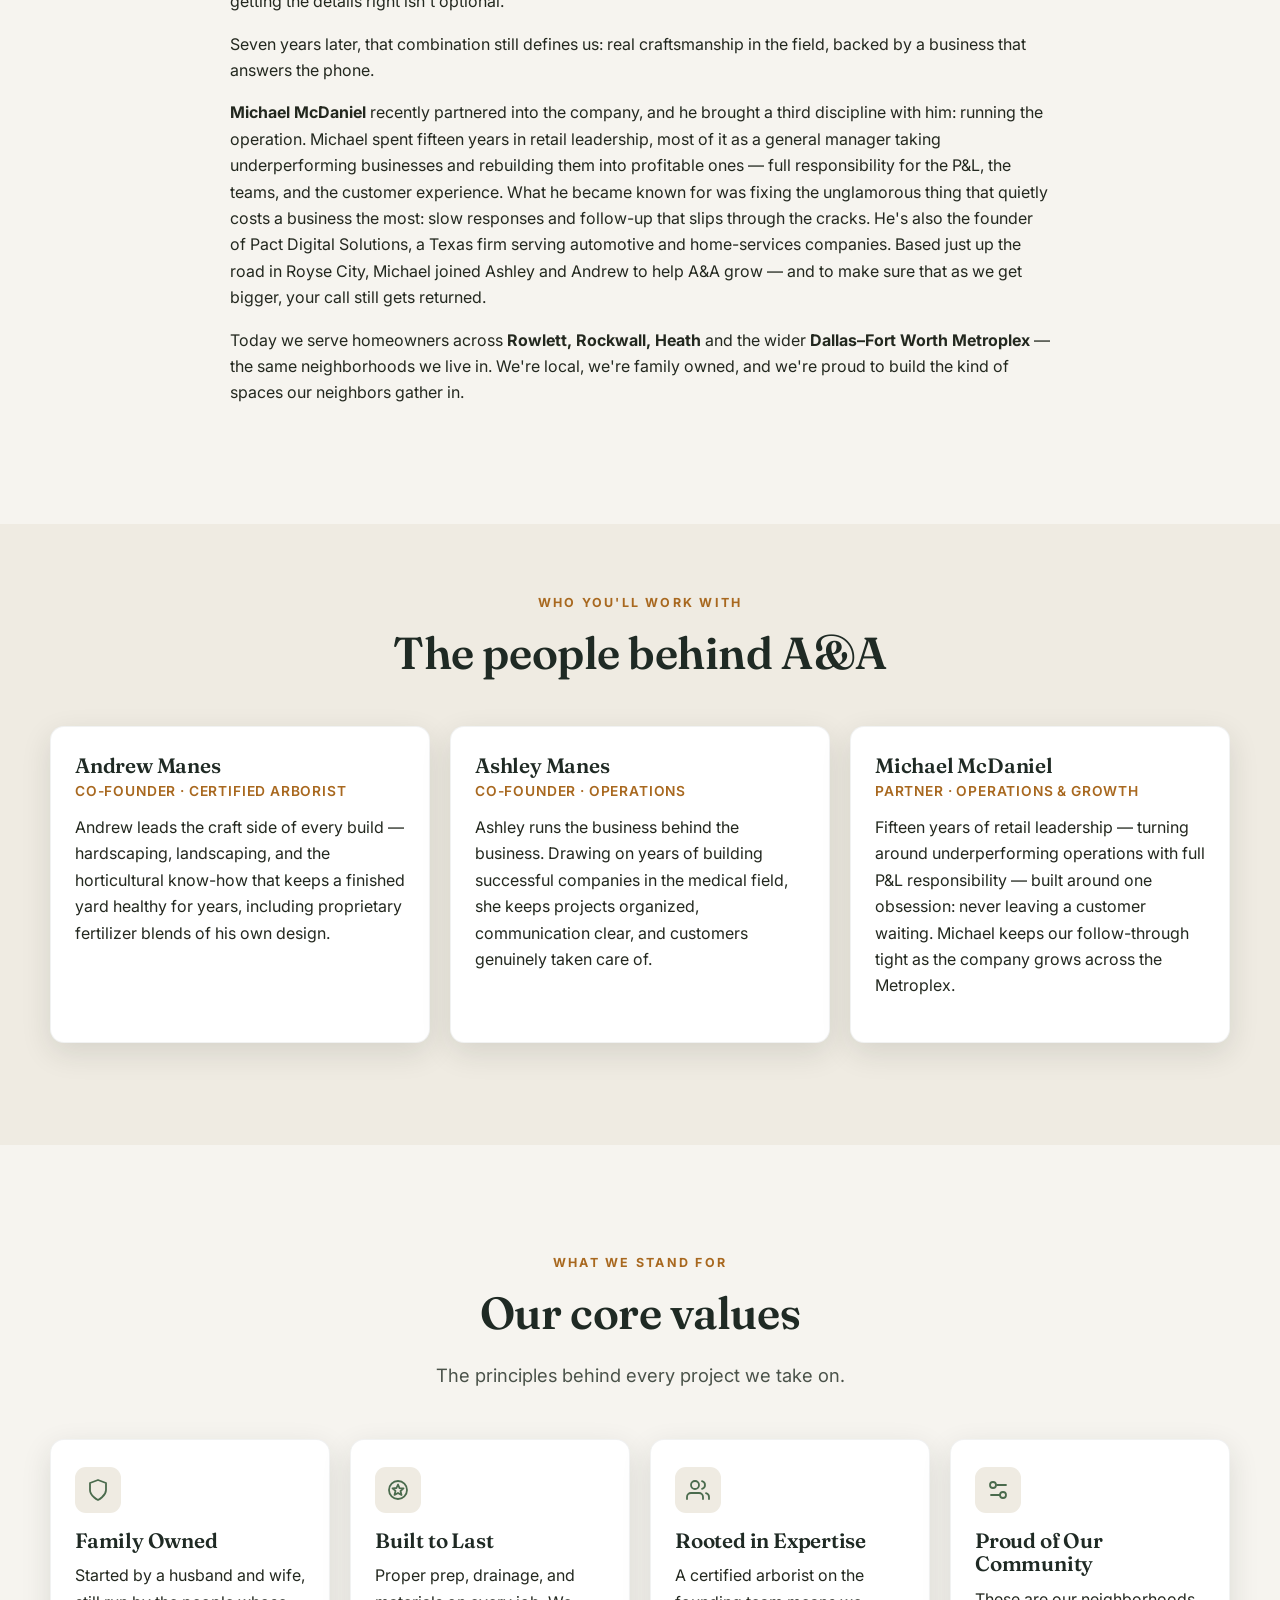
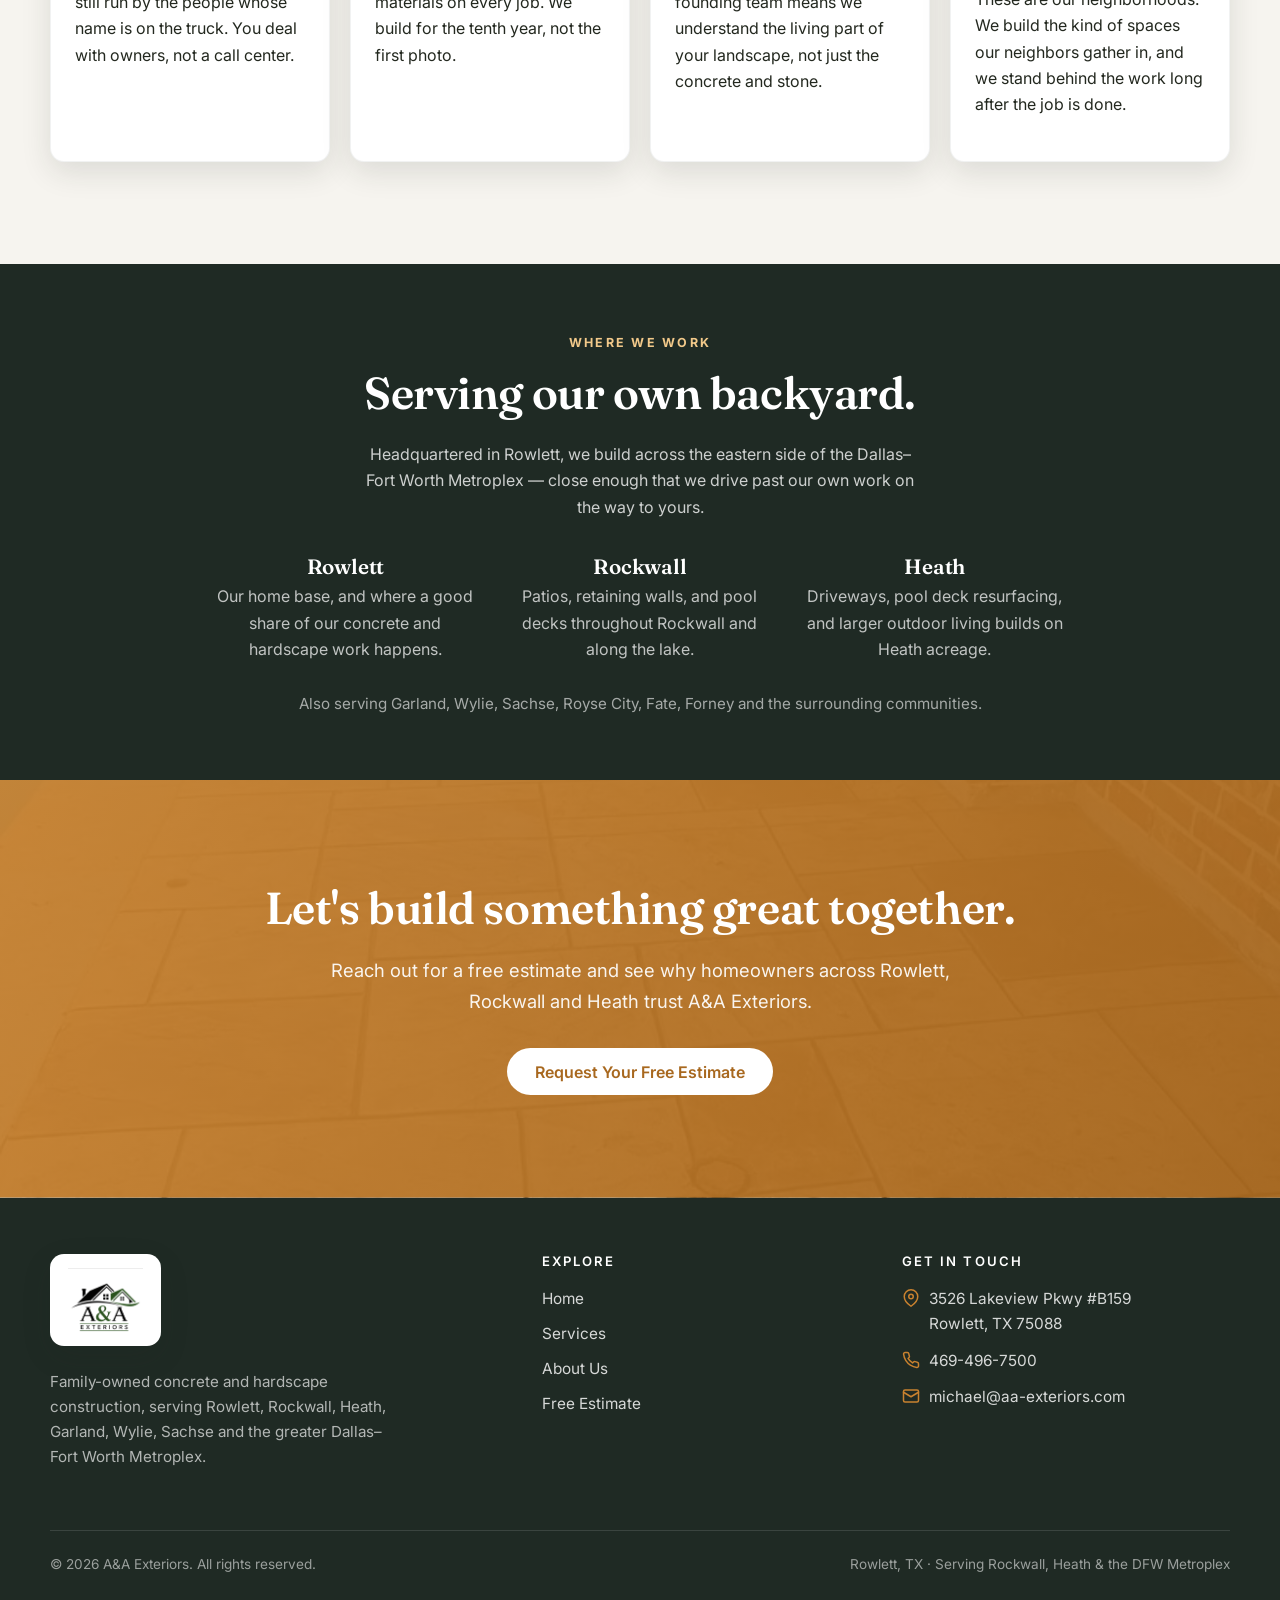
==== commit 2a170612: "Remove Denver, CO and target DFW-east cities instead A&A no longer operates in Colorado. All Denver/" ====
--- a/about.html
+++ b/about.html
@@ -3,8 +3,8 @@
 <head>
   <meta charset="UTF-8" />
   <meta name="viewport" content="width=device-width, initial-scale=1.0" />
-  <title>About Us | A&amp;A Exteriors — Family Owned, Serving DFW &amp; Denver</title>
-  <meta name="description" content="Meet A&amp;A Exteriors — a family-owned outdoor living and hardscaping company founded by Ashley and Andrew Manes. Seven years serving DFW, Texas and Denver, Colorado." />
+  <title>About A&amp;A Exteriors | Family-Owned Concrete Contractor, Rowlett TX</title>
+  <meta name="description" content="Meet A&amp;A Exteriors — a family-owned concrete and hardscape contractor founded by Ashley and Andrew Manes. Seven years serving Rowlett, Rockwall, Heath and the DFW area." />
   <meta name="theme-color" content="#1f2a24" />
   <link rel="preconnect" href="https://fonts.googleapis.com" />
   <link rel="preconnect" href="https://fonts.gstatic.com" crossorigin />
@@ -46,7 +46,7 @@
       <div class="reveal">
         <span class="eyebrow">Our Story</span>
         <h1>Family owned. Locally grown.</h1>
-        <p class="lead">A&amp;A Exteriors is a family-owned outdoor living and hardscaping company built on craftsmanship and honest relationships. For seven years we've helped homeowners turn ordinary yards into the spaces they actually want to spend their time in &mdash; across the Dallas&ndash;Fort Worth Metroplex and the greater Denver, Colorado area.</p>
+        <p class="lead">A&amp;A Exteriors is a family-owned outdoor living and hardscaping company built on craftsmanship and honest relationships. For seven years we've helped homeowners turn ordinary yards into the spaces they actually want to spend their time in &mdash; across Rowlett, Rockwall, Heath and the greater Dallas&ndash;Fort Worth Metroplex.</p>
         <a class="btn btn--primary" href="estimate.html">Work With Us</a>
       </div>
       <div class="split__media reveal" style="background-image:url('images/about-team.jpg')"></div>
@@ -72,9 +72,9 @@
 
         <p>Seven years later, that combination still defines us: real craftsmanship in the field, backed by a business that answers the phone.</p>
 
-        <p><strong>Michael McDaniel</strong> recently partnered into the company, and he brought a third discipline with him: running the operation. Michael spent fifteen years in retail leadership, most of it as a general manager taking underperforming businesses and rebuilding them into profitable ones &mdash; full responsibility for the P&amp;L, the teams, and the customer experience. What he became known for was fixing the unglamorous thing that quietly costs a business the most: slow responses and follow-up that slips through the cracks. He's also the founder of Pact Digital Solutions, a Texas firm serving automotive and home-services companies. Based just up the road in Royse City, Michael joined Ashley and Andrew to help A&amp;A grow across both markets &mdash; and to make sure that as we get bigger, your call still gets returned.</p>
-
-        <p>Today we serve homeowners across the <strong>Dallas&ndash;Fort Worth Metroplex</strong> and the <strong>greater Denver, Colorado area</strong> &mdash; two very different climates, one standard of work. We're local, we're family owned, and we're proud to build the kind of spaces our neighbors gather in.</p>
+        <p><strong>Michael McDaniel</strong> recently partnered into the company, and he brought a third discipline with him: running the operation. Michael spent fifteen years in retail leadership, most of it as a general manager taking underperforming businesses and rebuilding them into profitable ones &mdash; full responsibility for the P&amp;L, the teams, and the customer experience. What he became known for was fixing the unglamorous thing that quietly costs a business the most: slow responses and follow-up that slips through the cracks. He's also the founder of Pact Digital Solutions, a Texas firm serving automotive and home-services companies. Based just up the road in Royse City, Michael joined Ashley and Andrew to help A&amp;A grow &mdash; and to make sure that as we get bigger, your call still gets returned.</p>
+
+        <p>Today we serve homeowners across <strong>Rowlett, Rockwall, Heath</strong> and the wider <strong>Dallas&ndash;Fort Worth Metroplex</strong> &mdash; the same neighborhoods we live in. We're local, we're family owned, and we're proud to build the kind of spaces our neighbors gather in.</p>
       </div>
     </div>
   </section>
@@ -100,7 +100,7 @@
         <div class="value-card reveal">
           <h3 style="margin-bottom:.15rem;">Michael McDaniel</h3>
           <p style="color:var(--amber-dark);font-weight:600;font-size:.86rem;letter-spacing:.06em;text-transform:uppercase;margin-bottom:.7rem;">Partner &middot; Operations &amp; Growth</p>
-          <p>Fifteen years of retail leadership &mdash; turning around underperforming operations with full P&amp;L responsibility &mdash; built around one obsession: never leaving a customer waiting. Michael keeps our follow-through tight as we grow across Texas and Colorado.</p>
+          <p>Fifteen years of retail leadership &mdash; turning around underperforming operations with full P&amp;L responsibility &mdash; built around one obsession: never leaving a customer waiting. Michael keeps our follow-through tight as the company grows across the Metroplex.</p>
         </div>
       </div>
     </div>
@@ -144,17 +144,23 @@
   <section class="section--tight" style="background:var(--forest);color:#fff;">
     <div class="container center">
       <span class="eyebrow" style="color:#f2c98a;">Where We Work</span>
-      <h2 style="color:#fff;">Two states, one standard.</h2>
-      <div style="display:grid;gap:1.5rem;grid-template-columns:repeat(auto-fit,minmax(260px,1fr));max-width:760px;margin:2rem auto 0;">
-        <div>
-          <h3 style="color:#fff;margin-bottom:.3rem;">Dallas&ndash;Fort Worth, TX</h3>
-          <p style="color:rgba(255,255,255,.72);margin:0;">Headquartered in Rowlett and serving homeowners throughout the DFW Metroplex.</p>
-        </div>
-        <div>
-          <h3 style="color:#fff;margin-bottom:.3rem;">Denver, CO</h3>
-          <p style="color:rgba(255,255,255,.72);margin:0;">Bringing the same crew standards and craftsmanship to the greater Denver area.</p>
-        </div>
-      </div>
+      <h2 style="color:#fff;">Serving our own backyard.</h2>
+      <p style="color:rgba(255,255,255,.78);max-width:56ch;margin:0 auto;">Headquartered in Rowlett, we build across the eastern side of the Dallas&ndash;Fort Worth Metroplex &mdash; close enough that we drive past our own work on the way to yours.</p>
+      <div style="display:grid;gap:1.5rem;grid-template-columns:repeat(auto-fit,minmax(200px,1fr));max-width:860px;margin:2.2rem auto 0;">
+        <div>
+          <h3 style="color:#fff;margin-bottom:.3rem;">Rowlett</h3>
+          <p style="color:rgba(255,255,255,.72);margin:0;">Our home base, and where a good share of our concrete and hardscape work happens.</p>
+        </div>
+        <div>
+          <h3 style="color:#fff;margin-bottom:.3rem;">Rockwall</h3>
+          <p style="color:rgba(255,255,255,.72);margin:0;">Patios, retaining walls, and pool decks throughout Rockwall and along the lake.</p>
+        </div>
+        <div>
+          <h3 style="color:#fff;margin-bottom:.3rem;">Heath</h3>
+          <p style="color:rgba(255,255,255,.72);margin:0;">Driveways, pool deck resurfacing, and larger outdoor living builds on Heath acreage.</p>
+        </div>
+      </div>
+      <p style="color:rgba(255,255,255,.6);font-size:.95rem;margin:1.8rem auto 0;">Also serving Garland, Wylie, Sachse, Royse City, Fate, Forney and the surrounding communities.</p>
     </div>
   </section>
 
@@ -162,7 +168,7 @@
   <section class="section cta-band">
     <div class="container">
       <h2 class="reveal">Let's build something great together.</h2>
-      <p class="reveal">Reach out for a free estimate and see why homeowners across Texas and Colorado trust A&amp;A Exteriors.</p>
+      <p class="reveal">Reach out for a free estimate and see why homeowners across Rowlett, Rockwall and Heath trust A&amp;A Exteriors.</p>
       <a class="btn btn--light reveal" href="estimate.html">Request Your Free Estimate</a>
     </div>
   </section>
@@ -175,7 +181,7 @@
           <div class="footer-logo">
             <img src="images/logo.png" alt="A&amp;A Exteriors" />
           </div>
-          <p>Family-owned outdoor living and hardscape construction, serving the Dallas–Fort Worth Metroplex and the greater Denver, Colorado area.</p>
+          <p>Family-owned concrete and hardscape construction, serving Rowlett, Rockwall, Heath, Garland, Wylie, Sachse and the greater Dallas&ndash;Fort Worth Metroplex.</p>
         </div>
         <div>
           <h4>Explore</h4>
@@ -197,7 +203,7 @@
       </div>
       <div class="footer-bottom">
         <span>&copy; <span data-year>2026</span> A&amp;A Exteriors. All rights reserved.</span>
-        <span>Serving DFW, Texas &middot; Denver, Colorado</span>
+        <span>Rowlett, TX &middot; Serving Rockwall, Heath &amp; the DFW Metroplex</span>
       </div>
     </div>
   </footer>
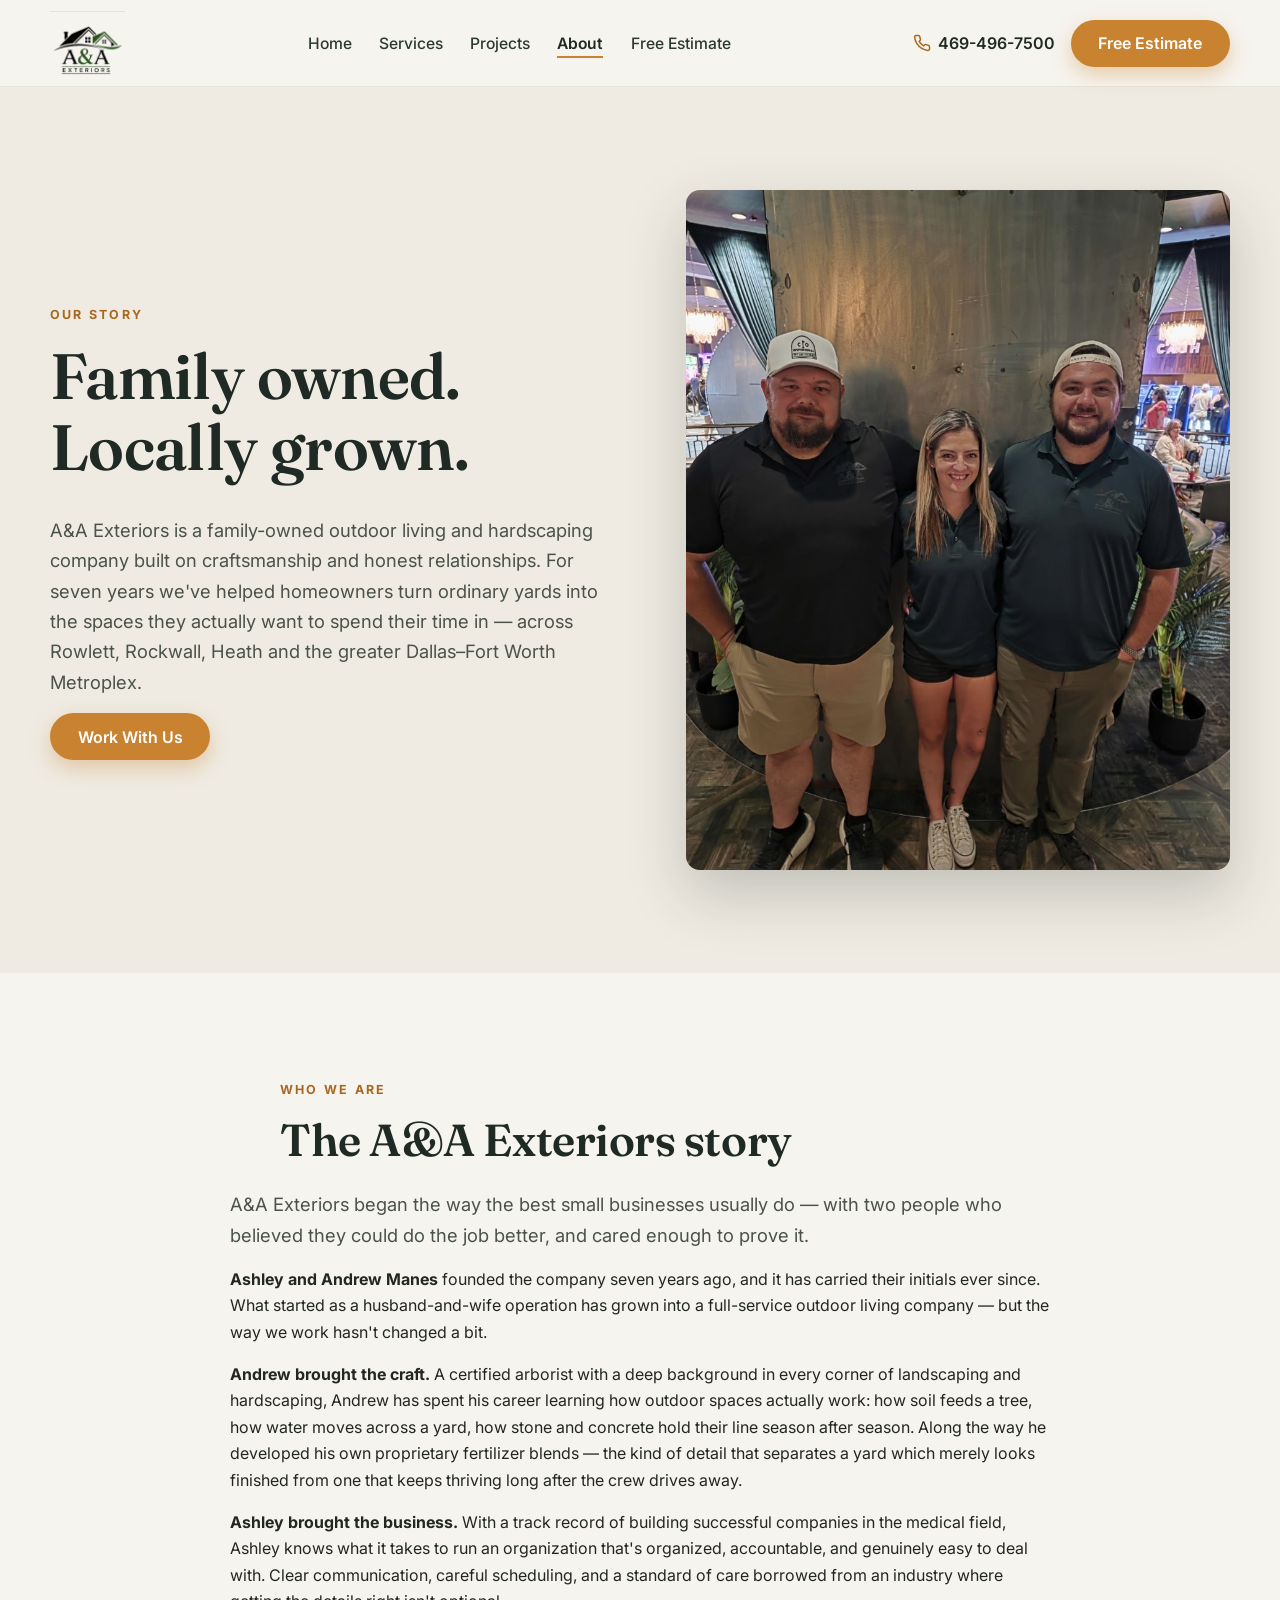
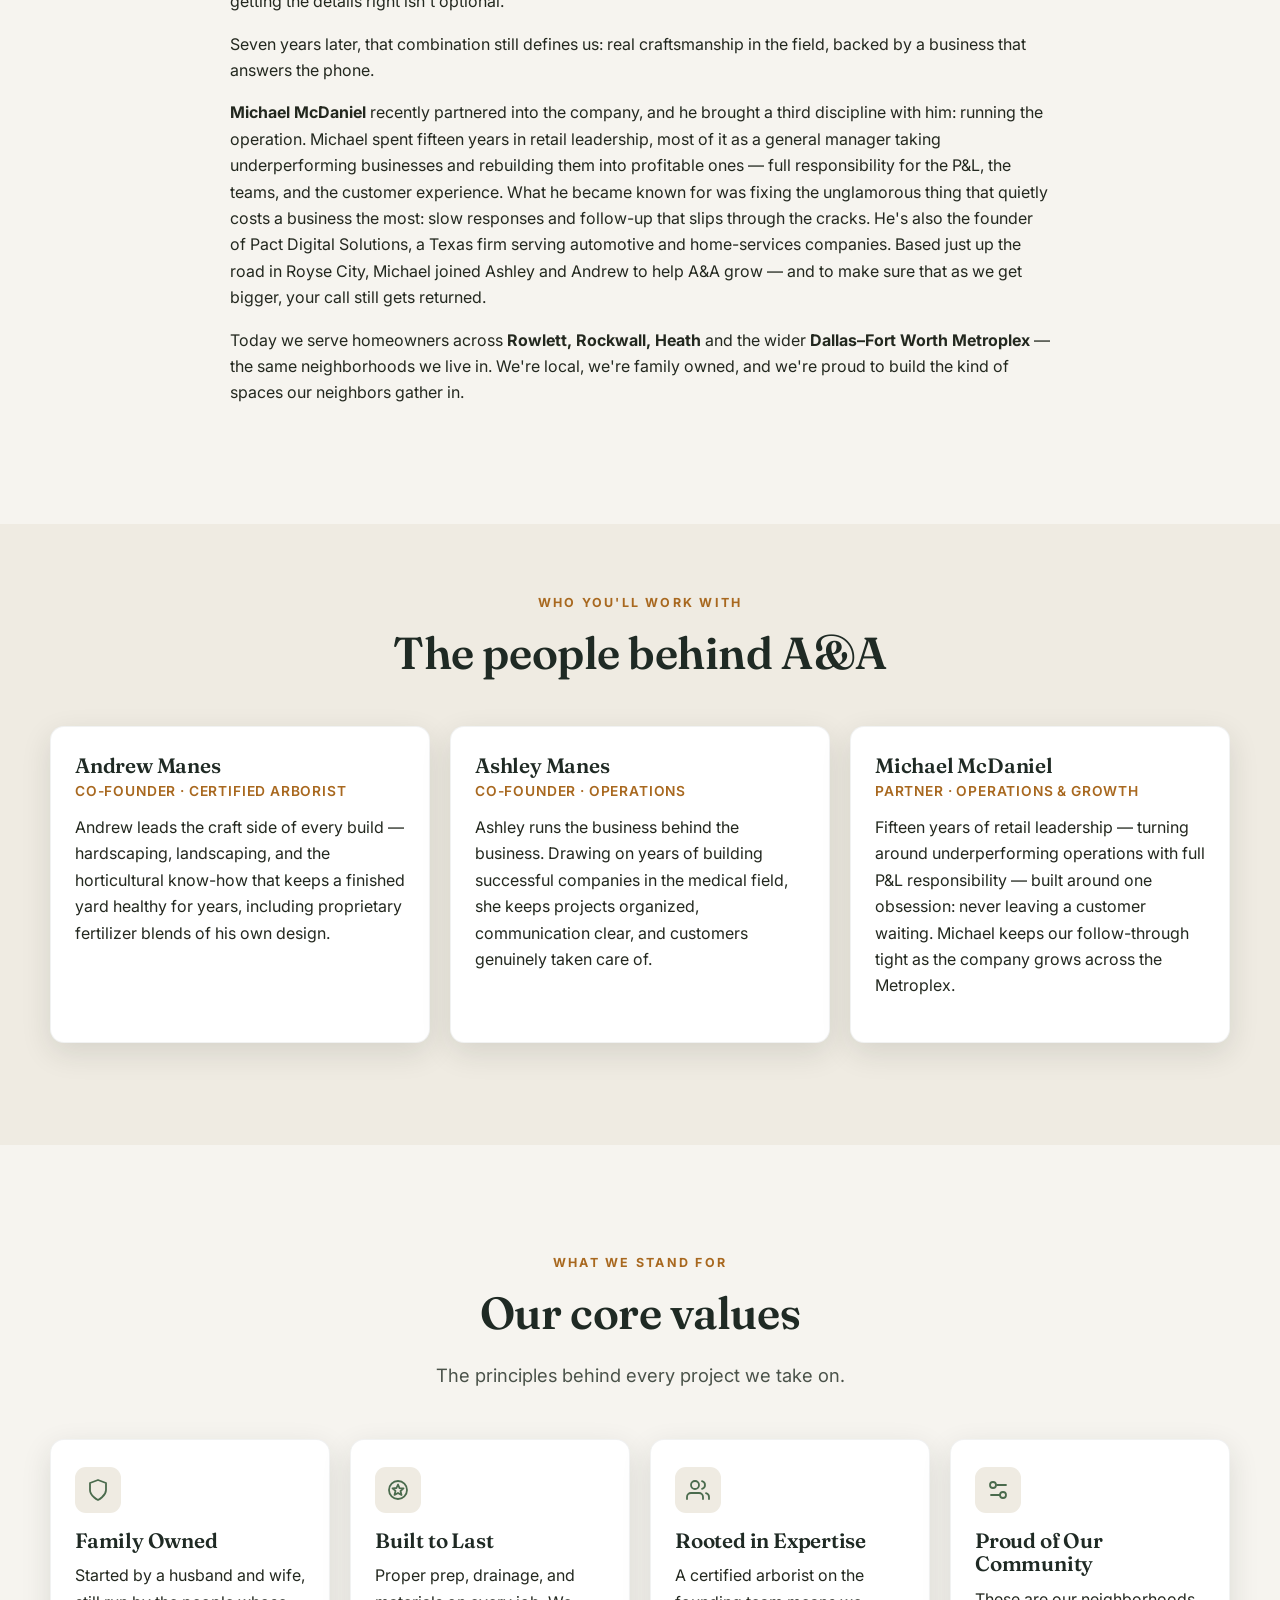
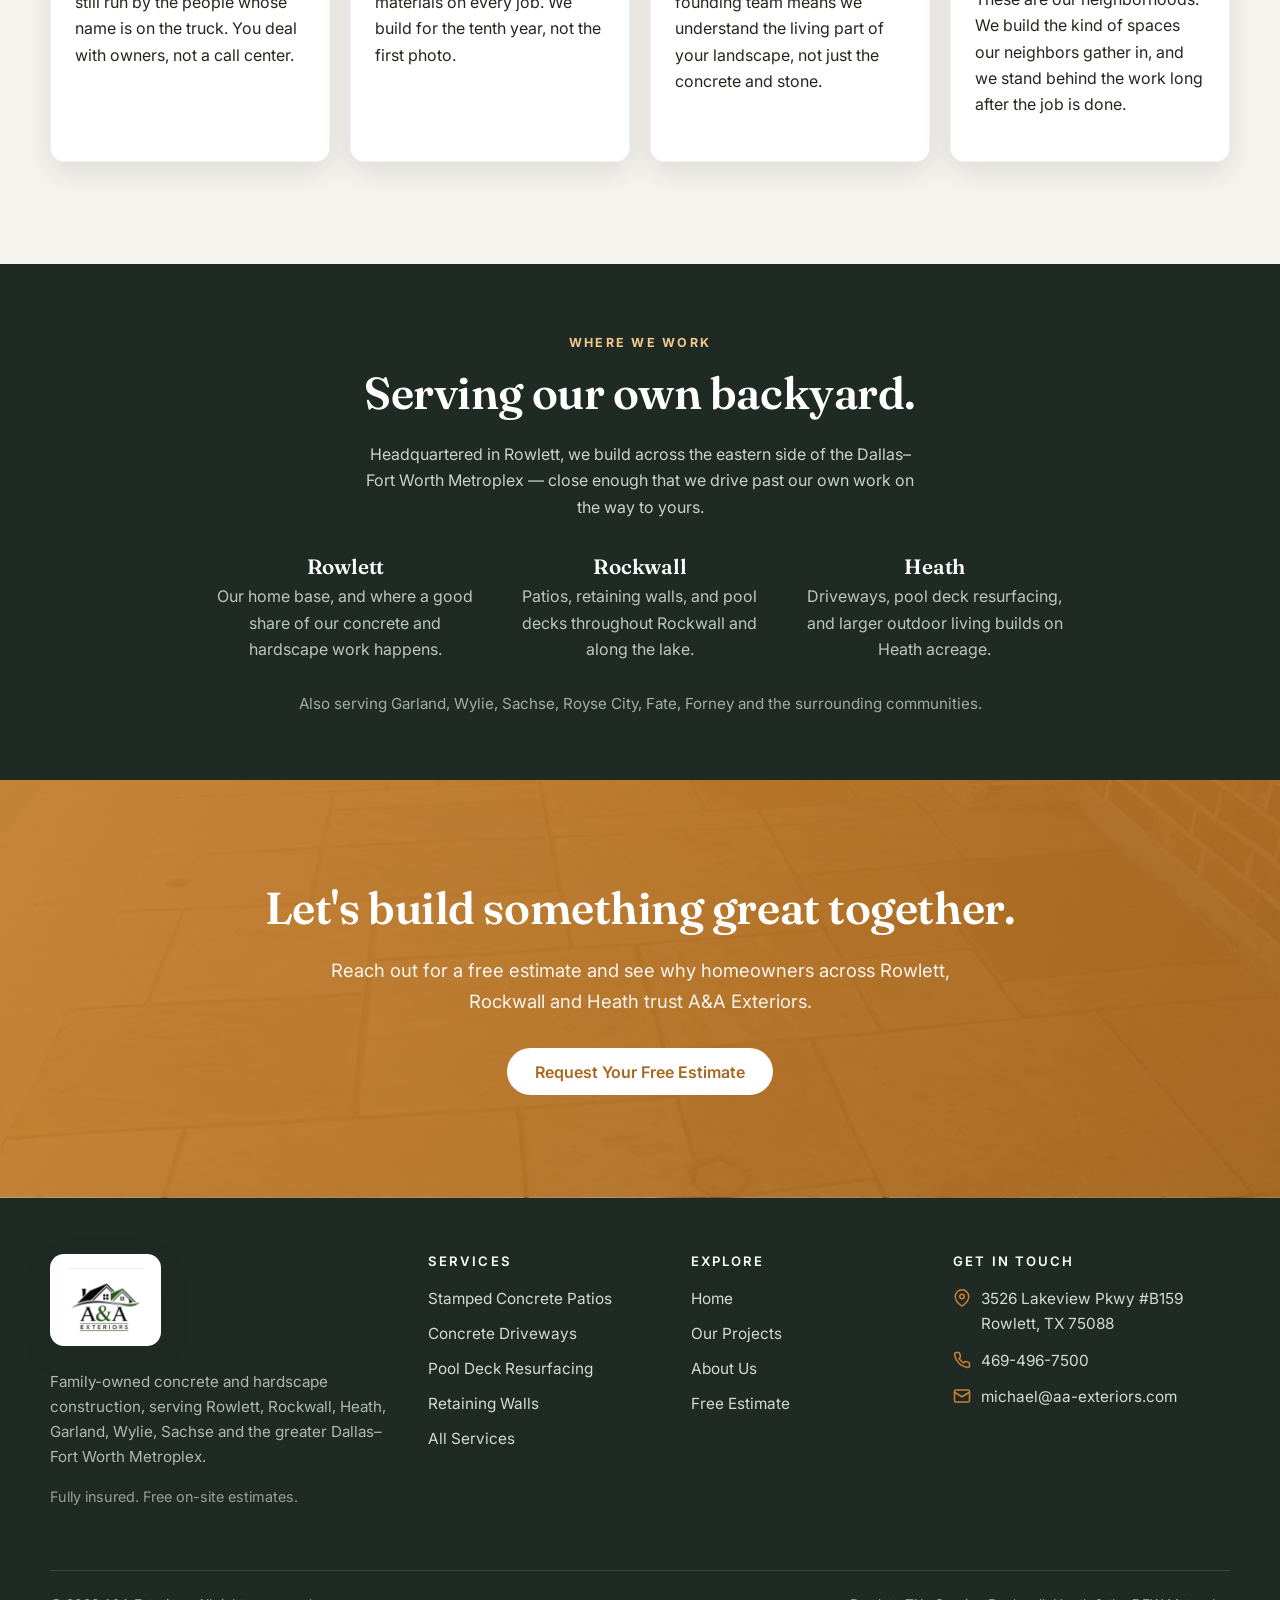
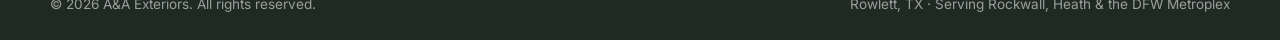
==== commit 0b9821df: "SEO build-out: 8 service + city pages, projects gallery, sitemap Phase 1 — dedicated service pages a" ====
--- a/about.html
+++ b/about.html
@@ -9,33 +9,118 @@
   <link rel="preconnect" href="https://fonts.googleapis.com" />
   <link rel="preconnect" href="https://fonts.gstatic.com" crossorigin />
   <link href="https://fonts.googleapis.com/css2?family=Fraunces:opsz,wght@9..144,500;9..144,600;9..144,700&family=Inter:wght@400;500;600;700&display=swap" rel="stylesheet" />
-  <link rel="icon" type="image/png" href="favicon.png" />
-  <link rel="icon" type="image/svg+xml" href="favicon.svg" />
-  <link rel="stylesheet" href="css/styles.css" />
+  <link rel="icon" type="image/png" href="/favicon.png" />
+  <link rel="icon" type="image/svg+xml" href="/favicon.svg" />
+  <link rel="canonical" href="https://aa-exteriors.com/about" />
+  <meta property="og:type" content="website" />
+  <meta property="og:title" content="About A&amp;A Exteriors | Family-Owned Concrete Contractor, Rowlett TX" />
+  <meta property="og:description" content="Meet A&amp;A Exteriors — a family-owned concrete and hardscape contractor founded by Ashley and Andrew Manes. Seven years serving Rowlett, Rockwall, Heath and the DFW area." />
+  <meta property="og:url" content="https://aa-exteriors.com/about" />
+  <meta property="og:image" content="https://aa-exteriors.com/images/work-fireplace.jpg" />
+  <meta name="twitter:card" content="summary_large_image" />
+  <link rel="stylesheet" href="/css/styles.css" />
+  <script type="application/ld+json">
+  {
+    "@context": "https://schema.org",
+    "@graph": [
+      {
+        "@type": "GeneralContractor",
+        "@id": "https://aa-exteriors.com/#business",
+        "name": "A&A Exteriors",
+        "url": "https://aa-exteriors.com/",
+        "telephone": "469-496-7500",
+        "email": "michael@aa-exteriors.com",
+        "image": "https://aa-exteriors.com/images/logo.png",
+        "address": {
+          "@type": "PostalAddress",
+          "streetAddress": "3526 Lakeview Pkwy #B159",
+          "addressLocality": "Rowlett",
+          "addressRegion": "TX",
+          "postalCode": "75088",
+          "addressCountry": "US"
+        },
+        "areaServed": [
+          {
+            "@type": "City",
+            "name": "Rowlett"
+          },
+          {
+            "@type": "City",
+            "name": "Rockwall"
+          },
+          {
+            "@type": "City",
+            "name": "Heath"
+          },
+          {
+            "@type": "City",
+            "name": "Garland"
+          },
+          {
+            "@type": "City",
+            "name": "Wylie"
+          },
+          {
+            "@type": "City",
+            "name": "Sachse"
+          },
+          {
+            "@type": "City",
+            "name": "Royse City"
+          },
+          {
+            "@type": "City",
+            "name": "Fate"
+          },
+          {
+            "@type": "City",
+            "name": "Forney"
+          }
+        ]
+      },
+      {
+        "@type": "BreadcrumbList",
+        "itemListElement": [
+          {
+            "@type": "ListItem",
+            "position": 1,
+            "name": "Home",
+            "item": "https://aa-exteriors.com/"
+          },
+          {
+            "@type": "ListItem",
+            "position": 2,
+            "name": "About A&A Exteriors",
+            "item": "https://aa-exteriors.com/about"
+          }
+        ]
+      }
+    ]
+  }
+  </script>
 </head>
 <body>
-
   <!-- ===================== HEADER ===================== -->
   <header class="site-header">
     <div class="container nav">
-      <a class="brand" href="index.html" aria-label="A&amp;A Exteriors home">
-        <img src="images/logo.png" alt="A&amp;A Exteriors — Outdoor Living &amp; Hardscape" class="brand__logo" />
+      <a class="brand" href="/" aria-label="A&amp;A Exteriors home">
+        <img src="/images/logo.png" alt="A&amp;A Exteriors — concrete and hardscape contractor in Rowlett, TX" class="brand__logo" />
       </a>
       <button class="nav__toggle" aria-label="Toggle menu" aria-controls="navLinks" aria-expanded="false">
         <svg viewBox="0 0 24 24" fill="none" stroke="currentColor" stroke-width="2" stroke-linecap="round"><line x1="3" y1="6" x2="21" y2="6"/><line x1="3" y1="12" x2="21" y2="12"/><line x1="3" y1="18" x2="21" y2="18"/></svg>
       </button>
       <ul class="nav__links" id="navLinks">
-        <li><a href="index.html">Home</a></li>
-        <li><a href="services.html">Services</a></li>
-        <li><a href="about.html">About</a></li>
-        <li><a href="estimate.html">Free Estimate</a></li>
+        <li><a href="/">Home</a></li>
+        <li><a href="/services">Services</a></li>
+        <li><a href="/projects">Projects</a></li>
+        <li><a href="/about" class="is-active">About</a></li>
+        <li><a href="/estimate">Free Estimate</a></li>
       </ul>
       <div class="nav__cta">
-        <a class="nav__phone" href="tel:+14694967500">
-          <svg width="18" height="18" viewBox="0 0 24 24" fill="none" stroke="currentColor" stroke-width="2" stroke-linecap="round" stroke-linejoin="round"><path d="M22 16.92v3a2 2 0 0 1-2.18 2 19.79 19.79 0 0 1-8.63-3.07 19.5 19.5 0 0 1-6-6 19.79 19.79 0 0 1-3.07-8.67A2 2 0 0 1 4.11 2h3a2 2 0 0 1 2 1.72c.13.96.36 1.9.7 2.81a2 2 0 0 1-.45 2.11L8.09 9.91a16 16 0 0 0 6 6l1.27-1.27a2 2 0 0 1 2.11-.45c.9.34 1.85.57 2.81.7A2 2 0 0 1 22 16.92z"/></svg>
+        <a class="nav__phone" href="tel:+14694967500"><svg width="18" height="18" viewBox="0 0 24 24" fill="none" stroke="currentColor" stroke-width="2" stroke-linecap="round" stroke-linejoin="round"><path d="M22 16.92v3a2 2 0 0 1-2.18 2 19.79 19.79 0 0 1-8.63-3.07 19.5 19.5 0 0 1-6-6 19.79 19.79 0 0 1-3.07-8.67A2 2 0 0 1 4.11 2h3a2 2 0 0 1 2 1.72c.13.96.36 1.9.7 2.81a2 2 0 0 1-.45 2.11L8.09 9.91a16 16 0 0 0 6 6l1.27-1.27a2 2 0 0 1 2.11-.45c.9.34 1.85.57 2.81.7A2 2 0 0 1 22 16.92z"/></svg>
           469-496-7500
         </a>
-        <a class="btn btn--primary" href="estimate.html">Free Estimate</a>
+        <a class="btn btn--primary" href="/estimate">Free Estimate</a>
       </div>
     </div>
   </header>
@@ -47,9 +132,9 @@
         <span class="eyebrow">Our Story</span>
         <h1>Family owned. Locally grown.</h1>
         <p class="lead">A&amp;A Exteriors is a family-owned outdoor living and hardscaping company built on craftsmanship and honest relationships. For seven years we've helped homeowners turn ordinary yards into the spaces they actually want to spend their time in &mdash; across Rowlett, Rockwall, Heath and the greater Dallas&ndash;Fort Worth Metroplex.</p>
-        <a class="btn btn--primary" href="estimate.html">Work With Us</a>
-      </div>
-      <div class="split__media reveal" style="background-image:url('images/about-team.jpg')"></div>
+        <a class="btn btn--primary" href="/estimate">Work With Us</a>
+      </div>
+      <div class="split__media reveal" style="background-image:url('/images/about-team.jpg')"></div>
     </div>
   </section>
 
@@ -169,27 +254,35 @@
     <div class="container">
       <h2 class="reveal">Let's build something great together.</h2>
       <p class="reveal">Reach out for a free estimate and see why homeowners across Rowlett, Rockwall and Heath trust A&amp;A Exteriors.</p>
-      <a class="btn btn--light reveal" href="estimate.html">Request Your Free Estimate</a>
-    </div>
-  </section>
-
+      <a class="btn btn--light reveal" href="/estimate">Request Your Free Estimate</a>
+    </div>
+  </section>
   <!-- ===================== FOOTER ===================== -->
   <footer class="site-footer">
     <div class="container">
-      <div class="footer-grid">
+      <div class="footer-grid footer-grid--4">
         <div class="footer-brand">
-          <div class="footer-logo">
-            <img src="images/logo.png" alt="A&amp;A Exteriors" />
-          </div>
+          <div class="footer-logo"><img src="/images/logo.png" alt="A&amp;A Exteriors" /></div>
           <p>Family-owned concrete and hardscape construction, serving Rowlett, Rockwall, Heath, Garland, Wylie, Sachse and the greater Dallas&ndash;Fort Worth Metroplex.</p>
+          <p style="font-size:.9rem;color:rgba(255,255,255,.55);">Fully insured. Free on-site estimates.</p>
+        </div>
+        <div>
+          <h4>Services</h4>
+          <ul class="footer-links">
+            <li><a href="/concrete-patios-stamped-concrete">Stamped Concrete Patios</a></li>
+            <li><a href="/concrete-driveways">Concrete Driveways</a></li>
+            <li><a href="/pool-deck-resurfacing">Pool Deck Resurfacing</a></li>
+            <li><a href="/retaining-walls">Retaining Walls</a></li>
+            <li><a href="/services">All Services</a></li>
+          </ul>
         </div>
         <div>
           <h4>Explore</h4>
           <ul class="footer-links">
-            <li><a href="index.html">Home</a></li>
-            <li><a href="services.html">Services</a></li>
-            <li><a href="about.html">About Us</a></li>
-            <li><a href="estimate.html">Free Estimate</a></li>
+            <li><a href="/">Home</a></li>
+            <li><a href="/projects">Our Projects</a></li>
+            <li><a href="/about">About Us</a></li>
+            <li><a href="/estimate">Free Estimate</a></li>
           </ul>
         </div>
         <div>
@@ -208,6 +301,6 @@
     </div>
   </footer>
 
-  <script src="js/main.js"></script>
+  <script src="/js/main.js"></script>
 </body>
 </html>
--- a/css/styles.css
+++ b/css/styles.css
@@ -347,3 +347,106 @@
   .reveal { opacity:1; transform:none; transition:none; }
   html { scroll-behavior:auto; }
 }
+
+/* ==========================================================================
+   Service / city / project pages (added for the SEO build-out)
+   ========================================================================== */
+
+/* ----- page hero (interior pages) ----- */
+.page-hero {
+  background-size: cover; background-position: center; color: #fff;
+  padding: clamp(3.5rem, 8vw, 6rem) 0 clamp(3rem, 6vw, 5rem);
+}
+.page-hero h1 { color: #fff; max-width: 20ch; text-shadow: 0 2px 20px rgba(0,0,0,.3); }
+.page-hero .eyebrow { color: #f2c98a; }
+.page-hero .lead { color: rgba(255,255,255,.92); max-width: 60ch; }
+.page-hero .hero__actions { margin-top: 1.8rem; }
+
+/* ----- breadcrumbs ----- */
+.breadcrumb { background: var(--cream-2); font-size: .88rem; padding: .7rem 0; color: #6b7364; }
+.breadcrumb a { color: #6b7364; text-decoration: underline; text-underline-offset: 2px; }
+.breadcrumb a:hover { color: var(--amber-dark); }
+.breadcrumb .sep { opacity: .45; margin: 0 .1rem; }
+.breadcrumb [aria-current] { color: var(--forest); font-weight: 600; }
+
+/* ----- long-form article text ----- */
+.prose { max-width: 780px; margin-inline: auto; }
+.prose h2 { margin-top: 2.6rem; font-size: clamp(1.45rem, 2.4vw, 1.85rem); line-height: 1.2; }
+.prose h2:first-child { margin-top: 0; }
+.prose h3 { margin-top: 1.9rem; font-size: 1.1rem; color: var(--forest-2); letter-spacing: .005em; }
+.prose p, .prose li { font-size: 1.04rem; color: #3f4a3e; }
+.prose ul { padding-left: 1.15rem; margin: 0 0 1.2rem; }
+.prose li { margin-bottom: .55rem; }
+.prose a { color: var(--amber-dark); text-decoration: underline; text-underline-offset: 2px; }
+.prose a:hover { color: var(--forest); }
+.prose strong { color: var(--forest); }
+
+/* ----- spec callouts ----- */
+.spec-grid {
+  display: grid; gap: .9rem; margin: 2rem 0 .5rem;
+  grid-template-columns: repeat(auto-fit, minmax(150px, 1fr));
+}
+.spec {
+  background: #fff; border: 1px solid rgba(31,42,36,.08); border-radius: var(--radius-sm);
+  padding: 1.1rem 1rem; text-align: center; box-shadow: var(--shadow);
+}
+.spec b {
+  display: block; font-family: "Fraunces", serif; font-size: 1.7rem;
+  color: var(--amber-dark); line-height: 1.1;
+}
+.spec span { display: block; font-size: .85rem; color: #6b7364; margin-top: .25rem; }
+
+/* ----- FAQ ----- */
+.faq-item {
+  background: #fff; border: 1px solid rgba(31,42,36,.08); border-radius: var(--radius-sm);
+  margin-bottom: .7rem; overflow: hidden;
+}
+.faq-item summary {
+  cursor: pointer; padding: 1.05rem 1.2rem; font-weight: 600; color: var(--forest);
+  list-style: none; position: relative; padding-right: 3rem;
+}
+.faq-item summary::-webkit-details-marker { display: none; }
+.faq-item summary::after {
+  content: "+"; position: absolute; right: 1.2rem; top: 50%; transform: translateY(-50%);
+  font-size: 1.4rem; color: var(--amber); font-weight: 400; line-height: 1;
+}
+.faq-item[open] summary::after { content: "\2013"; }
+.faq-item summary:hover { color: var(--amber-dark); }
+.faq-a { padding: 0 1.2rem 1.15rem; color: #4a5249; font-size: .99rem; }
+.faq-a a { color: var(--amber-dark); text-decoration: underline; }
+
+/* ----- related pages ----- */
+.related-grid { display: grid; gap: 1.1rem; grid-template-columns: repeat(auto-fit, minmax(260px, 1fr)); }
+.related-card {
+  display: block; background: #fff; border: 1px solid rgba(31,42,36,.08);
+  border-radius: var(--radius); padding: 1.5rem 1.4rem; box-shadow: var(--shadow);
+  transition: transform .25s var(--ease), box-shadow .25s var(--ease), border-color .25s;
+}
+.related-card:hover { transform: translateY(-5px); box-shadow: var(--shadow-lg); border-color: rgba(201,130,47,.45); }
+.related-card h3 { font-size: 1.14rem; margin-bottom: .35rem; }
+.related-card p { font-size: .95rem; color: #57604f; margin: 0 0 .8rem; }
+.related-go { font-size: .9rem; font-weight: 600; color: var(--amber-dark); }
+
+/* ----- project gallery + filter ----- */
+.filterbar { display: flex; flex-wrap: wrap; gap: .55rem; justify-content: center; margin-bottom: 2rem; }
+.chip {
+  font: inherit; font-size: .92rem; font-weight: 500; cursor: pointer;
+  padding: .55rem 1.1rem; border-radius: 100px; background: #fff; color: var(--forest);
+  border: 1.5px solid rgba(31,42,36,.15); transition: all .2s var(--ease);
+}
+.chip:hover { border-color: var(--amber); }
+.chip.is-on { background: var(--forest); color: #fff; border-color: var(--forest); }
+.gallery-item.project { margin: 0; }
+.gallery-item.project figcaption {
+  position: absolute; inset: auto 0 0 0; padding: 1.4rem 1.1rem 1rem; color: #fff;
+  background: linear-gradient(180deg, rgba(0,0,0,0), rgba(0,0,0,.82));
+}
+.gallery-item.project figcaption b { display: block; font-family: "Fraunces", serif; font-size: 1.06rem; }
+.gallery-item.project figcaption span { display: block; font-size: .87rem; color: rgba(255,255,255,.82); margin-top: .2rem; }
+.gallery-item.project::after { content: none; }
+.gallery-item.is-hidden { display: none; }
+
+/* ----- four-column footer ----- */
+.footer-grid--4 { grid-template-columns: 1.5fr 1fr 1fr 1.2fr; }
+@media (max-width: 900px){ .footer-grid--4 { grid-template-columns: 1fr 1fr; } }
+@media (max-width: 520px){ .footer-grid--4 { grid-template-columns: 1fr; } }
